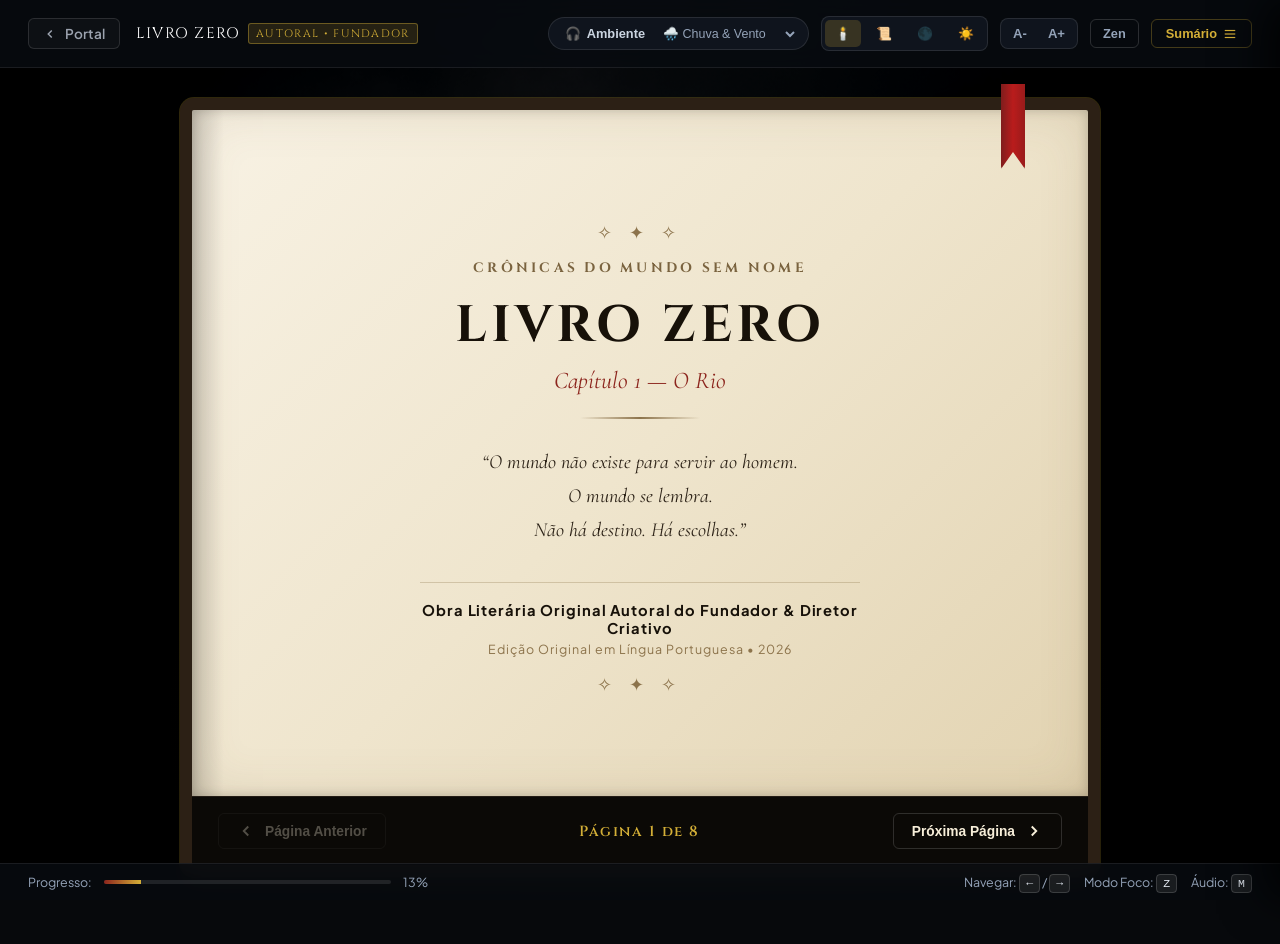
==== web/livro.html @ f8a0f4cb "feat(reader): create dedicated immersive literary sanctuary (livro.html) with procedural audio and a" ====
<!DOCTYPE html>
<html lang="pt-BR">
<head>
  <meta charset="UTF-8">
  <meta name="viewport" content="width=device-width, initial-scale=1.0">
  <title>Livro Zero: Capítulo 1 — O Rio | Leitor Imersivo</title>
  
  <!-- SEO & Social Meta -->
  <meta name="description" content="Leia o Capítulo 1 — O Rio do Livro Zero em um leitor literário imersivo com som ambiente de montanha e modos de leitura.">
  <meta property="og:title" content="Livro Zero: Capítulo 1 — O Rio | Experiência Literária Imersiva">
  <meta property="og:image" content="assets/concept/09-scandinavian-river-frontier.jpg">

  <!-- Google Fonts: Cinzel, Cormorant Garamond & Plus Jakarta Sans -->
  <link rel="preconnect" href="https://fonts.googleapis.com">
  <link rel="preconnect" href="https://fonts.gstatic.com" crossorigin>
  <link href="https://fonts.googleapis.com/css2?family=Cinzel:wght@500;600;700;800&family=Cormorant+Garamond:ital,wght@0,400;0,500;0,600;0,700;1,400;1,600&family=Plus+Jakarta+Sans:wght@400;500;600;700&display=swap" rel="stylesheet">

  <style>
    /* ==========================================================================
       IMMERSIVE READER — SANCTUARY OF LIVING LITERATURE
       ========================================================================== */
    :root {
      --gold: #d4af37;
      --gold-light: #f7eed9;
      --gold-dim: rgba(212, 175, 55, 0.4);
      --crimson: #8c251d;
      
      /* Theme: Fogueira (Default) */
      --bg-ambient: #07090c;
      --tome-leather: #16110b;
      --tome-border: #2c2015;
      --paper-bg: linear-gradient(135deg, #f8f2e4 0%, #efe5cd 50%, #e2d3b1 100%);
      --paper-text: #2c2217;
      --paper-heading: #171109;
      --paper-quote-border: #8c251d;
      --paper-shadow: rgba(0, 0, 0, 0.55);
      --font-reading-size: 1.08rem;
    }

    /* Pergaminho Real Theme */
    body.theme-pergaminho {
      --bg-ambient: #111418;
      --tome-leather: #201812;
      --tome-border: #3d2f23;
      --paper-bg: linear-gradient(135deg, #fffdf8 0%, #f7f1e1 50%, #eee4ca 100%);
      --paper-text: #241c14;
      --paper-heading: #1a120b;
      --paper-quote-border: #9b7238;
      --paper-shadow: rgba(0, 0, 0, 0.45);
    }

    /* Noite Sem Estrelas (Dark OLED Mode) */
    body.theme-noite {
      --bg-ambient: #020305;
      --tome-leather: #0b0e13;
      --tome-border: #18202b;
      --paper-bg: linear-gradient(135deg, #10151d 0%, #0d1219 50%, #090c10 100%);
      --paper-text: #d8dee9;
      --paper-heading: #f3f4f6;
      --paper-quote-border: #d4af37;
      --paper-shadow: rgba(0, 0, 0, 0.85);
    }

    /* Luz da Manhã (Editorial Clean) */
    body.theme-luz {
      --bg-ambient: #e5e7eb;
      --tome-leather: #374151;
      --tome-border: #4b5563;
      --paper-bg: #fafaf9;
      --paper-text: #1f2937;
      --paper-heading: #111827;
      --paper-quote-border: #b91c1c;
      --paper-shadow: rgba(0, 0, 0, 0.25);
    }

    * {
      box-sizing: border-box;
      margin: 0;
      padding: 0;
    }

    html, body {
      width: 100%;
      height: 100%;
      overflow-x: hidden;
      font-family: 'Plus Jakarta Sans', sans-serif;
      background-color: var(--bg-ambient);
      color: #f3f4f6;
      transition: background-color 0.4s ease;
    }

    /* Ambient Backdrop with Atmospheric Mist */
    .ambient-backdrop {
      position: fixed;
      top: 0;
      left: 0;
      width: 100%;
      height: 100%;
      background: radial-gradient(circle at 50% 20%, rgba(20, 28, 38, 0.6) 0%, rgba(5, 7, 10, 0.95) 100%),
                  url('assets/concept/09-scandinavian-river-frontier.jpg') center/cover no-repeat;
      filter: brightness(0.28) contrast(1.15) saturate(0.85);
      z-index: 0;
      pointer-events: none;
      transition: filter 0.5s ease;
    }

    body.theme-noite .ambient-backdrop {
      filter: brightness(0.12) contrast(1.2);
    }

    body.theme-luz .ambient-backdrop {
      display: none;
    }

    /* Subtle Floating Ember / Fog Particles Container */
    .ambient-fog {
      position: fixed;
      top: 0;
      left: 0;
      width: 100%;
      height: 100%;
      z-index: 1;
      pointer-events: none;
      background: radial-gradient(circle at 50% 80%, rgba(212, 175, 55, 0.03) 0%, transparent 60%);
    }

    /* App Container */
    .reader-app {
      position: relative;
      z-index: 2;
      min-height: 100vh;
      display: flex;
      flex-direction: column;
      justify-content: space-between;
    }

    /* Top Control Bar */
    .reader-header {
      display: flex;
      justify-content: space-between;
      align-items: center;
      padding: 16px 28px;
      background: rgba(8, 11, 16, 0.82);
      backdrop-filter: blur(14px);
      border-bottom: 1px solid rgba(255, 255, 255, 0.08);
      position: sticky;
      top: 0;
      z-index: 100;
      transition: transform 0.3s ease, opacity 0.3s ease;
    }

    .zen-mode .reader-header {
      transform: translateY(-100%);
      opacity: 0;
      pointer-events: none;
    }

    .zen-mode .reader-footer {
      transform: translateY(100%);
      opacity: 0;
      pointer-events: none;
    }

    .header-left {
      display: flex;
      align-items: center;
      gap: 16px;
    }

    .btn-back-portal {
      display: inline-flex;
      align-items: center;
      gap: 8px;
      color: #9ca3af;
      text-decoration: none;
      font-size: 0.85rem;
      font-weight: 600;
      padding: 6px 14px;
      border: 1px solid rgba(255, 255, 255, 0.12);
      border-radius: 6px;
      transition: all 0.2s ease;
      background: rgba(255, 255, 255, 0.03);
    }

    .btn-back-portal:hover {
      color: var(--gold);
      border-color: var(--gold);
      background: rgba(212, 175, 55, 0.1);
    }

    .book-meta-title {
      font-family: 'Cinzel', serif;
      font-size: 0.95rem;
      letter-spacing: 0.08em;
      color: #ffffff;
      display: flex;
      align-items: center;
      gap: 8px;
    }

    .book-meta-badge {
      font-size: 0.68rem;
      letter-spacing: 0.12em;
      color: var(--gold);
      background: rgba(212, 175, 55, 0.15);
      border: 1px solid var(--gold-dim);
      padding: 2px 7px;
      border-radius: 3px;
    }

    .header-right {
      display: flex;
      align-items: center;
      gap: 12px;
    }

    /* Ambient Audio Controls */
    .audio-control-group {
      display: flex;
      align-items: center;
      gap: 8px;
      background: rgba(18, 24, 34, 0.8);
      border: 1px solid rgba(255, 255, 255, 0.1);
      padding: 4px 10px;
      border-radius: 20px;
    }

    .audio-btn {
      background: transparent;
      border: none;
      color: #cbd5e1;
      cursor: pointer;
      display: flex;
      align-items: center;
      gap: 6px;
      font-size: 0.8rem;
      font-weight: 600;
      padding: 4px 6px;
      border-radius: 4px;
      transition: color 0.2s;
    }

    .audio-btn:hover {
      color: var(--gold);
    }

    .audio-btn.playing {
      color: #10b981;
    }

    .audio-btn.playing .audio-icon {
      animation: pulseSound 1.5s infinite;
    }

    @keyframes pulseSound {
      0%, 100% { transform: scale(1); }
      50% { transform: scale(1.15); }
    }

    .audio-preset-select {
      background: transparent;
      border: none;
      color: #94a3b8;
      font-size: 0.78rem;
      outline: none;
      cursor: pointer;
    }

    .audio-preset-select option {
      background: #0f172a;
      color: #f1f5f9;
    }

    /* Theme Dropdown / Buttons */
    .theme-buttons-group {
      display: flex;
      gap: 5px;
      background: rgba(18, 24, 34, 0.8);
      border: 1px solid rgba(255, 255, 255, 0.1);
      padding: 3px;
      border-radius: 8px;
    }

    .btn-theme {
      background: transparent;
      border: none;
      padding: 6px 10px;
      border-radius: 5px;
      font-size: 0.8rem;
      cursor: pointer;
      color: #94a3b8;
      transition: all 0.2s ease;
    }

    .btn-theme.active, .btn-theme:hover {
      background: rgba(212, 175, 55, 0.2);
      color: #ffffff;
    }

    /* Font Size Controls */
    .font-size-group {
      display: flex;
      gap: 3px;
      background: rgba(18, 24, 34, 0.8);
      border: 1px solid rgba(255, 255, 255, 0.1);
      padding: 3px;
      border-radius: 8px;
    }

    .btn-font-size {
      background: transparent;
      border: none;
      color: #94a3b8;
      font-weight: 700;
      padding: 4px 9px;
      border-radius: 4px;
      cursor: pointer;
      font-size: 0.82rem;
      transition: all 0.2s;
    }

    .btn-font-size:hover {
      color: var(--gold);
      background: rgba(255, 255, 255, 0.05);
    }

    /* Zen Mode Toggle */
    .btn-zen {
      display: inline-flex;
      align-items: center;
      gap: 5px;
      background: transparent;
      border: 1px solid rgba(255, 255, 255, 0.15);
      color: #94a3b8;
      padding: 6px 12px;
      border-radius: 6px;
      font-size: 0.8rem;
      font-weight: 600;
      cursor: pointer;
      transition: all 0.2s;
    }

    .btn-zen:hover {
      color: var(--gold);
      border-color: var(--gold);
    }

    /* Main Stage */
    .reader-main-stage {
      flex: 1;
      display: flex;
      justify-content: center;
      align-items: center;
      padding: 30px 20px;
    }

    /* Book Tome Stage Container */
    .book-sanctuary {
      position: relative;
      width: 100%;
      max-width: 920px;
      perspective: 1200px;
    }

    /* Real Ribbon Bookmark */
    .sanctuary-ribbon {
      position: absolute;
      top: -14px;
      right: 75px;
      width: 24px;
      height: 85px;
      background: linear-gradient(to right, #7f1d1d, #b91c1c, #991b1b);
      border-radius: 0 0 3px 3px;
      box-shadow: 2px 5px 15px rgba(0, 0, 0, 0.7);
      z-index: 20;
      clip-path: polygon(0 0, 100% 0, 100% 100%, 50% 80%, 0 100%);
      transition: transform 0.3s ease;
    }

    .sanctuary-ribbon:hover {
      transform: translateY(4px);
    }

    /* The Realistic Tome */
    .book-leather-tome {
      position: relative;
      background: var(--tome-leather);
      border: 12px solid var(--tome-border);
      border-radius: 14px;
      box-shadow: 0 30px 70px var(--paper-shadow), 0 0 0 1px rgba(212, 175, 55, 0.25);
      overflow: hidden;
      transition: all 0.4s ease;
    }

    /* Paper Spread Interior */
    .parchment-sheet {
      background: var(--paper-bg);
      color: var(--paper-text);
      padding: 55px 65px 45px 65px;
      min-height: 560px;
      display: flex;
      flex-direction: column;
      justify-content: space-between;
      position: relative;
      box-shadow: inset 0 0 50px rgba(120, 95, 55, 0.16), inset 0 0 12px rgba(0, 0, 0, 0.2);
    }

    /* Spine Fold Effect */
    .parchment-sheet::before {
      content: '';
      position: absolute;
      top: 0;
      left: 0;
      width: 32px;
      height: 100%;
      background: linear-gradient(to right, rgba(0, 0, 0, 0.16), transparent);
      pointer-events: none;
    }

    /* Page Switch Visibility */
    .story-page {
      display: none;
      opacity: 0;
      transform: translateY(8px);
      transition: opacity 0.35s ease, transform 0.35s ease;
    }

    .story-page.active {
      display: block;
      opacity: 1;
      transform: translateY(0);
    }

    /* Header Strip on each page */
    .page-head-strip {
      display: flex;
      justify-content: space-between;
      align-items: center;
      font-size: 0.72rem;
      letter-spacing: 0.16em;
      font-weight: 700;
      color: #8c734b;
      border-bottom: 1px solid rgba(140, 115, 75, 0.28);
      padding-bottom: 8px;
      margin-bottom: 24px;
      font-family: 'Cinzel', serif;
    }

    body.theme-noite .page-head-strip {
      color: var(--gold);
      border-color: rgba(212, 175, 55, 0.25);
    }

    .story-page-title {
      font-family: 'Cinzel', serif;
      font-size: 1.85rem;
      color: var(--paper-heading);
      letter-spacing: 0.04em;
      margin-bottom: 22px;
      text-align: left;
    }

    /* Body Text Styling */
    .story-prose {
      font-family: 'Cormorant Garamond', Georgia, serif;
      font-size: var(--font-reading-size);
      line-height: 1.85;
      text-align: left;
    }

    .story-prose p {
      margin-bottom: 18px;
    }

    /* Drop Cap */
    .story-prose .drop-cap::first-letter {
      float: left;
      font-family: 'Cinzel', serif;
      font-size: 3.8rem;
      line-height: 0.8;
      padding-top: 4px;
      padding-right: 12px;
      padding-bottom: 2px;
      color: var(--crimson);
      font-weight: 700;
    }

    body.theme-noite .story-prose .drop-cap::first-letter {
      color: var(--gold);
    }

    /* Pull Quotes / Dialogue Quotes */
    .story-blockquote {
      margin: 24px 0;
      padding: 14px 22px;
      border-left: 3px solid var(--paper-quote-border);
      background: rgba(140, 115, 75, 0.08);
      font-style: italic;
      font-size: calc(var(--font-reading-size) * 1.05);
      color: var(--paper-heading);
      border-radius: 0 4px 4px 0;
    }

    .page-footer-index {
      text-align: center;
      font-size: 0.82rem;
      font-family: 'Cinzel', serif;
      color: #8c734b;
      margin-top: 30px;
      letter-spacing: 0.12em;
    }

    /* Cover Styling */
    .page-cover {
      text-align: center;
      display: flex;
      flex-direction: column;
      align-items: center;
      justify-content: center;
      padding: 40px 20px;
      min-height: 480px;
    }

    .cover-ornament {
      font-size: 1.1rem;
      color: #8c734b;
      letter-spacing: 0.4em;
      margin: 16px 0;
    }

    body.theme-noite .cover-ornament {
      color: var(--gold);
    }

    .cover-eyebrow {
      font-family: 'Cinzel', serif;
      font-size: 0.85rem;
      letter-spacing: 0.24em;
      font-weight: 700;
      color: #7a633f;
      margin-bottom: 14px;
    }

    body.theme-noite .cover-eyebrow {
      color: #a3895e;
    }

    .cover-main-title {
      font-family: 'Cinzel', serif;
      font-size: 3.2rem;
      color: var(--paper-heading);
      letter-spacing: 0.08em;
      margin-bottom: 6px;
    }

    .cover-subtitle {
      font-family: 'Cormorant Garamond', Georgia, serif;
      font-size: 1.5rem;
      color: var(--crimson);
      font-style: italic;
      margin-bottom: 22px;
    }

    body.theme-noite .cover-subtitle {
      color: var(--gold);
    }

    .cover-divider {
      width: 120px;
      height: 2px;
      background: linear-gradient(to right, transparent, #8c734b, transparent);
      margin-bottom: 26px;
    }

    .cover-quote {
      font-family: 'Cormorant Garamond', Georgia, serif;
      font-style: italic;
      font-size: 1.25rem;
      line-height: 1.7;
      color: var(--paper-text);
      max-width: 520px;
      margin-bottom: 35px;
    }

    .cover-footer {
      border-top: 1px solid rgba(140, 115, 75, 0.3);
      padding-top: 18px;
      width: 100%;
      max-width: 440px;
    }

    .cover-author {
      font-size: 0.92rem;
      font-weight: 700;
      color: var(--paper-heading);
      letter-spacing: 0.06em;
    }

    .cover-era {
      font-size: 0.78rem;
      color: #8c734b;
      margin-top: 4px;
      letter-spacing: 0.08em;
    }

    /* Navigation Arrows & Controls Bar */
    .tome-controls {
      display: flex;
      align-items: center;
      justify-content: space-between;
      padding: 16px 26px;
      background: #0b0906;
      border-top: 1px solid #231c15;
    }

    body.theme-noite .tome-controls {
      background: #06090e;
      border-color: #161e2a;
    }

    body.theme-luz .tome-controls {
      background: #e5e7eb;
      border-color: #d1d5db;
    }

    .btn-nav-page {
      display: inline-flex;
      align-items: center;
      gap: 10px;
      background: transparent;
      border: 1px solid rgba(255, 255, 255, 0.15);
      border-radius: 6px;
      color: var(--gold-light);
      font-size: 0.86rem;
      font-weight: 600;
      padding: 8px 18px;
      cursor: pointer;
      transition: all 0.2s ease;
    }

    body.theme-luz .btn-nav-page {
      color: #1f2937;
      border-color: #9ca3af;
    }

    .btn-nav-page:hover:not(:disabled) {
      background: rgba(212, 175, 55, 0.18);
      border-color: var(--gold);
      color: #ffffff;
      transform: translateX(0);
    }

    .btn-nav-page:disabled {
      opacity: 0.3;
      cursor: not-allowed;
    }

    .page-indicator-badge {
      font-family: 'Cinzel', serif;
      font-size: 0.92rem;
      color: var(--gold);
      letter-spacing: 0.1em;
      font-weight: 600;
    }

    /* Chapter Quick Drawer / TOC Button */
    .btn-drawer-toggle {
      display: inline-flex;
      align-items: center;
      gap: 6px;
      background: transparent;
      border: 1px solid rgba(212, 175, 55, 0.3);
      color: var(--gold);
      padding: 6px 14px;
      border-radius: 6px;
      font-size: 0.8rem;
      font-weight: 600;
      cursor: pointer;
      transition: all 0.2s;
    }

    .btn-drawer-toggle:hover {
      background: rgba(212, 175, 55, 0.15);
    }

    /* Sliding Drawer for Table of Contents */
    .toc-drawer {
      position: fixed;
      top: 0;
      right: 0;
      width: 340px;
      height: 100%;
      background: rgba(12, 16, 22, 0.96);
      backdrop-filter: blur(18px);
      border-left: 1px solid rgba(212, 175, 55, 0.25);
      box-shadow: -15px 0 40px rgba(0, 0, 0, 0.8);
      z-index: 200;
      transform: translateX(100%);
      transition: transform 0.35s cubic-bezier(0.16, 1, 0.3, 1);
      display: flex;
      flex-direction: column;
      padding: 28px 24px;
    }

    .toc-drawer.open {
      transform: translateX(0);
    }

    .toc-drawer-header {
      display: flex;
      justify-content: space-between;
      align-items: center;
      margin-bottom: 24px;
      padding-bottom: 14px;
      border-bottom: 1px solid rgba(255, 255, 255, 0.1);
    }

    .toc-drawer-title {
      font-family: 'Cinzel', serif;
      font-size: 1.1rem;
      color: var(--gold);
      letter-spacing: 0.08em;
    }

    .btn-close-drawer {
      background: transparent;
      border: none;
      color: #9ca3af;
      font-size: 1.4rem;
      cursor: pointer;
      padding: 4px;
      line-height: 1;
    }

    .btn-close-drawer:hover {
      color: #ffffff;
    }

    .toc-list {
      list-style: none;
      display: flex;
      flex-direction: column;
      gap: 10px;
      overflow-y: auto;
      flex: 1;
    }

    .toc-item-btn {
      width: 100%;
      text-align: left;
      background: rgba(255, 255, 255, 0.03);
      border: 1px solid rgba(255, 255, 255, 0.06);
      border-radius: 6px;
      padding: 12px 14px;
      color: #cbd5e1;
      font-size: 0.88rem;
      cursor: pointer;
      display: flex;
      flex-direction: column;
      gap: 3px;
      transition: all 0.2s;
    }

    .toc-item-btn:hover, .toc-item-btn.active {
      background: rgba(212, 175, 55, 0.12);
      border-color: var(--gold);
      color: #ffffff;
    }

    .toc-item-num {
      font-size: 0.72rem;
      color: var(--gold);
      font-family: 'Cinzel', serif;
      letter-spacing: 0.1em;
    }

    /* Bottom Reading Status Bar */
    .reader-footer {
      display: flex;
      justify-content: space-between;
      align-items: center;
      padding: 10px 28px;
      background: rgba(8, 11, 16, 0.82);
      backdrop-filter: blur(14px);
      border-top: 1px solid rgba(255, 255, 255, 0.08);
      font-size: 0.78rem;
      color: #94a3b8;
      position: sticky;
      bottom: 0;
      z-index: 100;
      transition: transform 0.3s ease, opacity 0.3s ease;
    }

    .reading-progress-wrapper {
      display: flex;
      align-items: center;
      gap: 12px;
      flex: 1;
      max-width: 400px;
    }

    .progress-bar-track {
      flex: 1;
      height: 4px;
      background: rgba(255, 255, 255, 0.1);
      border-radius: 2px;
      overflow: hidden;
    }

    .progress-bar-fill {
      height: 100%;
      width: 12.5%;
      background: linear-gradient(to right, #8c251d, var(--gold));
      transition: width 0.3s ease;
    }

    .keyboard-hint {
      display: flex;
      gap: 14px;
      align-items: center;
    }

    .kbd-chip {
      background: rgba(255, 255, 255, 0.08);
      border: 1px solid rgba(255, 255, 255, 0.15);
      border-radius: 4px;
      padding: 2px 6px;
      font-size: 0.72rem;
      color: #e2e8f0;
      font-family: monospace;
    }

    /* Exit Zen Button (floating when in zen) */
    .btn-exit-zen {
      display: none;
      position: fixed;
      top: 20px;
      right: 20px;
      z-index: 300;
      background: rgba(15, 23, 42, 0.85);
      border: 1px solid var(--gold);
      color: var(--gold);
      padding: 8px 16px;
      border-radius: 20px;
      font-size: 0.8rem;
      font-weight: 600;
      cursor: pointer;
      backdrop-filter: blur(10px);
      box-shadow: 0 4px 15px rgba(0, 0, 0, 0.5);
    }

    .zen-mode .btn-exit-zen {
      display: inline-flex;
      align-items: center;
      gap: 6px;
    }

    /* Responsive adjustments */
    @media (max-width: 768px) {
      .reader-header {
        padding: 12px 16px;
      }
      .book-meta-title {
        font-size: 0.82rem;
      }
      .audio-control-group, .font-size-group, .btn-zen {
        display: none;
      }
      .parchment-sheet {
        padding: 35px 22px 30px 22px;
        min-height: 480px;
      }
      .cover-main-title {
        font-size: 2.3rem;
      }
      .story-page-title {
        font-size: 1.4rem;
      }
      .story-prose {
        font-size: 1rem;
        line-height: 1.75;
      }
      .sanctuary-ribbon {
        right: 25px;
        height: 50px;
      }
      .keyboard-hint {
        display: none;
      }
      .tome-controls {
        padding: 12px 16px;
      }
      .btn-nav-page {
        padding: 6px 12px;
        font-size: 0.8rem;
      }
    }
  </style>
</head>
<body>

  <!-- Atmospheric Background -->
  <div class="ambient-backdrop"></div>
  <div class="ambient-fog"></div>

  <!-- Exit Zen Floating Trigger -->
  <button type="button" class="btn-exit-zen" id="btnExitZen" aria-label="Sair do Modo Foco">
    <span>✕ Sair do Modo Foco (Z)</span>
  </button>

  <div class="reader-app" id="readerApp">

    <!-- Top Sticky Control Header -->
    <header class="reader-header">
      <div class="header-left">
        <a href="index.html#livros" class="btn-back-portal" title="Retornar à página principal">
          <svg width="14" height="14" viewBox="0 0 24 24" fill="none" stroke="currentColor" stroke-width="2.5"><polyline points="15 18 9 12 15 6"/></svg>
          <span>Portal</span>
        </a>
        <div class="book-meta-title">
          <span>LIVRO ZERO</span>
          <span class="book-meta-badge">AUTORAL • FUNDADOR</span>
        </div>
      </div>

      <div class="header-right">
        <!-- Ambient Soundscapes via Web Audio API -->
        <div class="audio-control-group">
          <button type="button" id="btnAudioToggle" class="audio-btn" aria-label="Alternar Som Ambiente">
            <span class="audio-icon">🎧</span>
            <span id="audioStateText">Ambiente</span>
          </button>
          <select id="audioPresetSelect" class="audio-preset-select" aria-label="Selecione o Som Ambiente">
            <option value="rain">🌧️ Chuva & Vento</option>
            <option value="river">🌊 Rio Gelado</option>
            <option value="fire">🔥 Fogueira na Noite</option>
          </select>
        </div>

        <!-- Themes -->
        <div class="theme-buttons-group">
          <button type="button" class="btn-theme active" data-theme="fogueira" title="Tema Fogueira">🕯️</button>
          <button type="button" class="btn-theme" data-theme="pergaminho" title="Tema Pergaminho">📜</button>
          <button type="button" class="btn-theme" data-theme="noite" title="Tema Noite OLED">🌑</button>
          <button type="button" class="btn-theme" data-theme="luz" title="Tema Luz da Manhã">☀️</button>
        </div>

        <!-- Typography Size -->
        <div class="font-size-group">
          <button type="button" id="btnFontDec" class="btn-font-size" title="Diminuir Fonte">A-</button>
          <button type="button" id="btnFontInc" class="btn-font-size" title="Aumentar Fonte">A+</button>
        </div>

        <!-- Zen / Focus Mode -->
        <button type="button" id="btnZenToggle" class="btn-zen" title="Modo Foco / Zen (Tecla Z)">
          <span>Zen</span>
        </button>

        <!-- Table of Contents Toggle -->
        <button type="button" id="btnOpenToc" class="btn-drawer-toggle" aria-label="Abrir Sumário">
          <span>Sumário</span>
          <svg width="14" height="14" viewBox="0 0 24 24" fill="none" stroke="currentColor" stroke-width="2"><line x1="3" y1="12" x2="21" y2="12"/><line x1="3" y1="6" x2="21" y2="6"/><line x1="3" y1="18" x2="21" y2="18"/></svg>
        </button>
      </div>
    </header>

    <!-- Main Tome Stage -->
    <main class="reader-main-stage">
      <div class="book-sanctuary">
        <!-- Physical Ribbon Bookmark -->
        <div class="sanctuary-ribbon" title="Marcador de Página"></div>

        <div class="book-leather-tome" id="bookLeatherTome">
          <div class="parchment-sheet" id="parchmentSheet">

            <!-- ============================================================
                 PÁGINA 0: CAPA DO MANUSCRITO
                 ============================================================ -->
            <article class="story-page active" data-index="0" data-title="Capa do Manuscrito">
              <div class="page-cover">
                <div class="cover-ornament top">✧ ✦ ✧</div>
                <div class="cover-eyebrow">CRÔNICAS DO MUNDO SEM NOME</div>
                <h1 class="cover-main-title">LIVRO ZERO</h1>
                <div class="cover-subtitle">Capítulo 1 — O Rio</div>
                <div class="cover-divider"></div>
                <p class="cover-quote">
                  “O mundo não existe para servir ao homem.<br>
                  O mundo se lembra.<br>
                  Não há destino. Há escolhas.”
                </p>
                <div class="cover-footer">
                  <div class="cover-author">Obra Literária Original Autoral do Fundador & Diretor Criativo</div>
                  <div class="cover-era">Edição Original em Língua Portuguesa • 2026</div>
                </div>
                <div class="cover-ornament bottom">✧ ✦ ✧</div>
              </div>
            </article>

            <!-- ============================================================
                 PÁGINA 1: ATO I — A RODA E A LAMA
                 ============================================================ -->
            <article class="story-page" data-index="1" data-title="I. A Roda e a Lama">
              <div class="page-head-strip">
                <span>CAPÍTULO 1</span>
                <span>PARTE I: A ESTRADA DE PINHEIROS</span>
              </div>
              <h2 class="story-page-title">A Roda e a Lama</h2>
              <div class="story-prose">
                <p class="drop-cap">A roda da carroça afundou outra vez. Tomás ouviu o estalo da madeira antes mesmo de sentir o veículo inclinar.</p>
                <p>— Para! Para!</p>
                <p>Puxou as rédeas com força. O cavalo já tinha parado por conta própria. Estava cansado demais para discutir com qualquer homem. Tomás desceu e afundou a bota na lama até quase o tornozelo.</p>
                <p>— Ótimo.</p>
                <p>Helena abriu a lona atrás dele.</p>
                <p>— Quebrou?<br>
                — Ainda não.<br>
                — Isso quer dizer que vai quebrar?</p>
                <p>Ele olhou para a roda.</p>
                <p>— Quer dizer que ainda não quebrou.</p>
                <p>Ela fez uma cara que dizia que aquela resposta não ajudava em nada. Daniel apareceu atrás da mãe.</p>
                <p>— Posso descer?<br>
                — Não.<br>
                — Pai?<br>
                — Sua mãe já respondeu.<br>
                — Mas eu posso ajudar.</p>
                <p>Tomás se abaixou junto à roda.</p>
                <p>— Então fica aí em cima e não faz a Clara acordar.</p>
                <p>Daniel bufou alguma coisa que ninguém entendeu. Tomás enfiou as duas mãos debaixo da madeira e tentou levantar a carroça. Nada. A lama sugava a roda. Ele tentou de novo. Dessa vez ouviu passos atrás de si.</p>
                <p>— Você está ficando velho.</p>
                <p>Tomás nem precisou olhar.</p>
                <p>— E você continua falando demais.</p>
                <p>Elias largou uma mochila na beira da estrada e se aproximou.</p>
                <p>— Se eu não falasse, você passaria o dia inteiro ouvindo só sua própria reclamação.<br>
                — Eu estava muito bem sozinho.<br>
                — Estava, sim. Dá para ver.</p>
                <p>Elias se abaixou ao lado dele. Os dois empurraram. A roda saiu da lama com um som grosso, quase como alguma coisa sendo arrancada do chão. O cavalo deu dois passos. Tomás cambaleou para frente. Elias começou a rir.</p>
                <p>— Continua rindo.<br>
                — Vou.<br>
                — Quando for sua carroça, eu fico olhando.<br>
                — A minha está ali atrás. Com três sacos a mais porque você resolveu que precisava trazer metade da oficina.</p>
                <p>Tomás limpou as mãos na calça.</p>
                <p>— Ferramenta não nasce em árvore.<br>
                — Ainda.<br>
                — O quê?<br>
                — Nada.</p>
              </div>
              <div class="page-footer-index">Página 1</div>
            </article>

            <!-- ============================================================
                 PÁGINA 2: ATO II — O SOM DAS ÁGUAS
                 ============================================================ -->
            <article class="story-page" data-index="2" data-title="II. O Som do Rio">
              <div class="page-head-strip">
                <span>CAPÍTULO 1</span>
                <span>PARTE II: O RUIDO NAS ÁRVORES</span>
              </div>
              <h2 class="story-page-title">O Som Chegou Antes da Água</h2>
              <div class="story-prose">
                <p class="drop-cap">Elias pegou a mochila. Tinha pouco mais de quarenta anos, barba curta já começando a clarear no queixo e aquele jeito de andar como se nunca estivesse realmente com pressa, mesmo quando todos os outros estavam.</p>
                <p>A esposa dele, Marta, vinha algumas carroças atrás com os dois filhos. Samuel, o mais velho, tinha praticamente a mesma idade de Daniel. Os dois brigavam por qualquer coisa e cinco minutos depois estavam juntos de novo. A menina, Ruth, tinha seis anos e seguia Elias para todo lado quando ele deixava.</p>
                <p>— Tem alguma coisa na frente — disse Elias.</p>
                <p>Tomás olhou estrada acima. A fila tinha parado. Não era incomum. Nos últimos dias, qualquer árvore caída, roda quebrada ou animal manco era suficiente para prender vinte carroças no mesmo lugar.</p>
                <p>— Quanto falta?<br>
                — Para?<br>
                — Para seja lá o que está segurando todo mundo.</p>
                <p>Elias apontou para a mata.</p>
                <p>— Uns trezentos metros.</p>
                <p>Tomás olhou para o céu. A chuva tinha diminuído, mas não parado. Já não lembrava da última vez que tinha colocado uma roupa seca.</p>
                <p>— Vamos ver.</p>
                <p>Helena ouviu.</p>
                <p>— Tomás.<br>
                — O quê?<br>
                — Não demora.<br>
                — Não vou.</p>
                <p>Ela olhou para Elias.</p>
                <p>— E não deixa ele fazer besteira.</p>
                <p>Elias abriu os braços.</p>
                <p>— Por que sempre eu?<br>
                — Porque ele escuta você.</p>
                <p>Tomás riu.</p>
                <p>— Isso é mentira.<br>
                — Eu sei.</p>
                <p>Helena fechou a lona. Elias ficou olhando.</p>
                <p>— Sua mulher gosta mais de mim.<br>
                — Continua falando.</p>
                <p>Seguiram a pé. A chuva tinha deixado a estrada quase irreconhecível. O caminho entre os pinheiros virara um corredor de lama, pedras soltas e marcas profundas de rodas. Quando chegaram perto das primeiras carroças, viram gente descendo. Homens se juntavam mais adiante. Ninguém gritava. Isso preocupou Tomás mais do que se estivessem gritando.</p>
                <p>— O que houve? — perguntou a um rapaz que vinha na direção deles.</p>
                <p>O rapaz passou a mão pelo cabelo molhado.</p>
                <p>— Rio.<br>
                — E?<br>
                — Vai olhar.</p>
              </div>
              <div class="page-footer-index">Página 2</div>
            </article>

            <!-- ============================================================
                 PÁGINA 3: ATO III — A LINHA DO MAPA
                 ============================================================ -->
            <article class="story-page" data-index="3" data-title="III. A Linha do Mapa">
              <div class="page-head-strip">
                <span>CAPÍTULO 1</span>
                <span>PARTE III: A LINHA DO MAPA</span>
              </div>
              <h2 class="story-page-title">A Linha do Mapa</h2>
              <div class="story-prose">
                <p class="drop-cap">Tomás e Elias continuaram. O som apareceu antes da água. Um barulho grave, contínuo, escondido atrás das árvores. Elias diminuiu o passo. Tomás percebeu.</p>
                <p>— Já está com medo?<br>
                — De água que faz esse barulho? Estou.<br>
                — Você nada.<br>
                — É exatamente por isso.</p>
                <p>Saíram da mata. O rio ocupava quase todo o vale estreito diante deles. Nos mapas, era apenas uma linha. Ali, parecia outra coisa.</p>
                <p>A água vinha rápida, escura, inchada pelas chuvas nas montanhas. Batia em pedras enormes, quebrava em espuma, passava por cima de troncos que tinham sido arrancados de algum lugar rio acima. Do outro lado, a floresta subia pela encosta. Nada ali parecia impossível. Mas também nada parecia fácil.</p>
                <p>Silas estava junto da margem com outros homens. Tomás se aproximou.</p>
                <p>— É aqui?</p>
                <p>Silas assentiu. Era um homem grande, mais largo que alto, com mãos que pareciam feitas para segurar madeira.</p>
                <p>— O caminho continua do outro lado.<br>
                — Quem decidiu isso?<br>
                — O mapa.<br>
                — Então o mapa pode atravessar primeiro.</p>
                <p>Elias deu uma risada curta. Silas não.</p>
                <p>— Encontramos um trecho mais raso uns duzentos metros acima.<br>
                — Quanto?<br>
                Silas levantou a mão na altura da cintura.<br>
                — Sua cintura ou a minha?<br>
                — Mais ou menos.<br>
                — Isso não é profundidade.<br>
                — Eu sei.</p>
                <p>Elias deixou a mochila no chão.</p>
                <p>— Vou ver.</p>
                <p>Tomás segurou o braço dele.</p>
                <p>— Não vai sozinho.<br>
                — Não vou atravessar. Só olhar.<br>
                — Você acabou de dizer que estava com medo.<br>
                — Estou. Por isso vou olhar.</p>
                <p>Silas apontou para dois homens: “Levem corda.” Foram os quatro. Tomás ficou. Observou Elias caminhar pela margem até desaparecer atrás das árvores. Só então percebeu Daniel vindo na direção dele.</p>
                <p>— Eu mandei você ficar na carroça.<br>
                — A mãe deixou.</p>
                <p>Helena levantou a mão de longe, como se confirmasse.</p>
                <p>— Fica longe da água.<br>
                — Eu sei.<br>
                — Daniel.<br>
                — O quê?<br>
                — Você fala demais quando está nervoso.<br>
                — Eu não estou nervoso.<br>
                — Está bom.</p>
              </div>
              <div class="page-footer-index">Página 3</div>
            </article>

            <!-- ============================================================
                 PÁGINA 4: ATO IV — A CORDA DE MARGEM A MARGEM
                 ============================================================ -->
            <article class="story-page" data-index="4" data-title="IV. A Corda Esticada">
              <div class="page-head-strip">
                <span>CAPÍTULO 1</span>
                <span>PARTE IV: DE MARGEM A MARGEM</span>
              </div>
              <h2 class="story-page-title">A Corda Esticada</h2>
              <div class="story-prose">
                <p class="drop-cap">Elias voltou quase meia hora depois. Estava molhado até a cintura.</p>
                <p>— Entrou?<br>
                — Um pouco.<br>
                — Você disse que só ia olhar.<br>
                — Olhei de dentro.</p>
                <p>Silas se aproximou. Elias pegou a corda das mãos de um dos homens.</p>
                <p>— Dá para atravessar gente. Carroça, não desse jeito. Tem uma faixa de pedras mais acima. A corrente é forte, mas o fundo é melhor. Vamos amarrar uma corda de margem a margem. Crianças e mulheres primeiro. Pouca carga.</p>
                <p>Jonas, um homem mais velho, balançou a cabeça: “Estamos há semanas andando. Não podemos perder tudo agora.”</p>
                <p>— Então não vamos correr — respondeu Elias com calma. — Vamos fazer direito.</p>
                <p>A primeira travessia foi dele. Tirou o casaco, amarrou a corda na cintura e entrou. A água chegou aos joelhos, depois às coxas. Na metade do rio, bateu acima da cintura. Ele parou, firmou o pé, esperou. Não caminhava reto: ia de lado, cedendo um pouco para a corrente e depois recuperando.</p>
                <blockquote class="story-blockquote">“Se tentar brigar com a água, perde.”</blockquote>
                <p>Do outro lado, Elias alcançou uma pedra maior, subiu e amarrou a corda firme em uma árvore antiga. Silas prendeu a outra ponta. Puxaram até a linha esticar tensa sobre a correnteza.</p>
                <p>— Funciona — disse Elias ao retornar segurando nela. Tomás entregou o casaco. “É seguro?” Elias vestiu o casaco molhado: “Não. Mas dá para atravessar.”</p>
                <p>As primeiras famílias passaram devagar, uma pessoa de cada vez. Helena atravessou com Clara nos braços. Tomás segurou Daniel. A água estava congelante. No trecho mais fundo, Daniel perdeu o apoio por um instante, mas Tomás segurou firme em sua gola. Chegaram ao outro lado em segurança.</p>
                <p>Helena ajeitou o casaco do marido: “Só não inventa coragem onde não precisa.” Tomás sorriu: “Faz todo dia.” Ele beijou a testa dela e voltou para a água.</p>
              </div>
              <div class="page-footer-index">Página 4</div>
            </article>

            <!-- ============================================================
                 PÁGINA 5: ATO V — O RESGATE DE NOAH
                 ============================================================ -->
            <article class="story-page" data-index="5" data-title="V. O Resgate de Noah">
              <div class="page-head-strip">
                <span>CAPÍTULO 1</span>
                <span>PARTE V: O MENINO NA CORRENTEZA</span>
              </div>
              <h2 class="story-page-title">O Mergulho de Elias</h2>
              <div class="story-prose">
                <p class="drop-cap">No começo da tarde, tinham passado mais da metade das famílias. Foi quando o cavalo escorregou. Uma carroça pequena atravessava quase vazia; o animal pisou em falso e a madeira virou. Dois homens correram. Um deles soltou a corda principal por meros segundos. Foi o suficiente.</p>
                <p>A mãe de Noah atravessava logo atrás. O menino de oito anos perdeu o equilíbrio. A correnteza impiedosa levou as pernas dele. A mãe segurou a manga por um instante e perdeu.</p>
                <p>— Noah! — gritou Silas, paralisado de pavor.</p>
                <p>Elias já estava correndo. Jogou o casaco no chão. Tomás gritou: “Espera a corda!” Elias nem olhou. Correu pela margem para ganhar distância e se jogou de lado, deixando a corrente levá-lo com velocidade assustadora.</p>
                <p>Noah submergiu. Elias mergulhou. Por longos segundos de agonia, ninguém viu nenhum dos dois na água turva.</p>
                <p>Então Elias emergiu, com o braço firme em volta do peito de Noah. A água os arrastava em direção às pedras pontiagudas. Elias conseguiu agarrar as raízes grossas de uma árvore curva na margem.</p>
                <p>— CORDA! — rugiu ele, escorregando.</p>
                <p>Tomás correu e arremessou a linha com precisão. Elias prendeu o braço. Puxaram primeiro o menino, depois o homem exausto. Noah caiu na lama, imóvel. A mãe se jogou ao lado dele em prantos.</p>
                <p>Elias se arrastou de joelhos, virou a criança e pressionou as costas com força. Noah tossiu água. Uma vez, duas. Respirou. Silas caiu de joelhos e abraçou o ombro de Elias sem conseguir articular palavras.</p>
                <p>Tomás aproximou-se do amigo ensopado e trêmulo: “Você é um idiota. Podia ter ido junto.” Elias passou a mão no rosto: “Podia... Mas prova que eu ainda sei nadar.”</p>
              </div>
              <div class="page-footer-index">Página 5</div>
            </article>

            <!-- ============================================================
                 PÁGINA 6: ATO VI — A FÚRIA DA ENXURRADA
                 ============================================================ -->
            <article class="story-page" data-index="6" data-title="VI. A Tromba d'Água">
              <div class="page-head-strip">
                <span>CAPÍTULO 1</span>
                <span>PARTE VI: A ENXURRADA DAS MONTANHAS</span>
              </div>
              <h2 class="story-page-title">A Fúria das Águas</h2>
              <div class="story-prose">
                <p class="drop-cap">A chuva engrossou com violência. A água já cobria as pedras de apoio. Marta, Ruth e Samuel atravessaram com segurança. Elias recusou-se a ir: “Cinco minutos. Ainda tem gente deste lado.”</p>
                <p>A penúltima carroça entrou no leito com ferramentas e dois barris. De repente, um estalo ecoou do vale alto. Parecia uma floresta inteira despencando. Elias olhou para cima do rio. Seu rosto mudou.</p>
                <p>— Saiam da água. SAIAM DA ÁGUA!</p>
                <p>A enxurrada desceu com violência incalculável. Uma muralha escura de água trouxe troncos, folhas e pedregulhos. A carroça tombou num giro violento; um barril atingiu um homem, que afundou. Elias saltou até ele e o impulsionou contra uma pedra segura: “Segura!”</p>
                <p>Foi quando o tronco colossal veio. Arrancado pela raiz, desceu girando como aríete. Não atingiu Elias em cheio, mas a onda de choque o arremessou no vazio. Ele perdeu o chão e agarrou a corda esticada com as duas mãos.</p>
                <p>Tomás correu em desespero pela margem, puxando com outros homens: “SEGURA! NÃO SOLTA!”</p>
                <p>A correnteza brutal arrancava o corpo de Elias para baixo. A água espumava sobre seu rosto. Uma mão escorregou da fibra molhada. Ele tentou agarrar de novo, mas a segunda mão cedeu. A corrente o engoliu.</p>
                <p>Tomás largou a ponta e correu pela encosta aos berros: “ELIAS!”</p>
                <p>Elias foi jogado contra uma rocha, submergiu e reapareceu trezentos metros abaixo, lutando para manter os olhos abertos. Conseguiu se segurar momentaneamente em uma pedra. Tomás arremessou a corda com toda a força que restava nos braços. Caiu curta.</p>
                <blockquote class="story-blockquote">“Elias olhou para ele. Tomás nunca esqueceu aquele olhar. Não havia heroísmo nele. Nem calma. Era medo.”</blockquote>
                <p>A água varreu a pedra. Elias foi levado para sempre nas curvas escuras do vale.</p>
              </div>
              <div class="page-footer-index">Página 6</div>
            </article>

            <!-- ============================================================
                 PÁGINA 7: ATO VII — O SILÊNCIO DA NOITE
                 ============================================================ -->
            <article class="story-page" data-index="7" data-title="VII. O Silêncio da Noite">
              <div class="page-head-strip">
                <span>CAPÍTULO 1</span>
                <span>PARTE VII: A MARGEM OPOSTA</span>
              </div>
              <h2 class="story-page-title">O Silêncio da Noite</h2>
              <div class="story-prose">
                <p class="drop-cap">Tomás correu pela margem até a vegetação fechar o desfiladeiro. Gritou até a voz se transformar em um sussurro rasgado na garganta. Silas o alcançou na penumbra da floresta.</p>
                <p>— Tomás... Está escuro. A água está subindo.<br>
                — Ele sabe nadar! Você viu o Noah. Ele sabe nadar!<br>
                Silas apenas baixou os olhos.</p>
                <p>Procuraram até as sombras engolirem qualquer vestígio. Não acharam Elias. Nem o casaco, nem uma bota, nem sangue. Apenas o som infinito da torrente.</p>
                <p>Quando Tomás retornou ao acampamento, fogueiras débeis ardiam contra o vento frio da noite. Marta estava em pé, imóvel. Ruth dormia sob a manta de Helena. Samuel vigiava as chamas. Marta encarou Tomás:</p>
                <p>— Onde você viu ele por último?<br>
                — Talvez trezentos metros abaixo. Talvez mais.<br>
                Ela assentiu com uma firmeza dolorosa:<br>
                — Amanhã a gente procura.</p>
                <p>Helena limpou em silêncio o corte sangrento no braço de Tomás. Daniel permaneceu estático diante do fogo, encarando o rio escuro, talvez esperando que Elias surgisse entre os pinheiros, molhado e reclamando do frio.</p>
                <p>Nas sombras, a voz pequena de Samuel quebrou o silêncio:</p>
                <p>— O pai sabia onde a gente estava?<br>
                — Sabia — respondeu Marta.<br>
                — Então ele volta?<br>
                Ela cobriu o menino com a manta gasta.<br>
                — Dorme, Samuel. Dorme.</p>
                <blockquote class="story-blockquote" style="border-left: 3px solid #8c251d; font-weight: 600; margin-top: 26px; color: var(--paper-heading);">
                  Ninguém dormiu direito naquela noite.<br>
                  O rio não ficou mais baixo.<br>
                  E Elias não voltou.
                </blockquote>
              </div>
              <div class="page-footer-index">Página 7</div>
            </article>

          </div><!-- /parchment-sheet -->

          <!-- Navigation Controls Bar -->
          <footer class="tome-controls">
            <button type="button" id="btnPagePrev" class="btn-nav-page" aria-label="Página Anterior">
              <svg width="18" height="18" viewBox="0 0 24 24" fill="none" stroke="currentColor" stroke-width="2.5"><polyline points="15 18 9 12 15 6"/></svg>
              <span>Página Anterior</span>
            </button>
            <div class="page-indicator-badge" id="pageIndicatorBadge">Página 1 de 8</div>
            <button type="button" id="btnPageNext" class="btn-nav-page" aria-label="Próxima Página">
              <span>Próxima Página</span>
              <svg width="18" height="18" viewBox="0 0 24 24" fill="none" stroke="currentColor" stroke-width="2.5"><polyline points="9 18 15 12 9 6"/></svg>
            </button>
          </footer>

        </div><!-- /book-leather-tome -->
      </div><!-- /book-sanctuary -->
    </main>

    <!-- Bottom Reading Progress & Keyboard Hints -->
    <footer class="reader-footer">
      <div class="reading-progress-wrapper">
        <span>Progresso:</span>
        <div class="progress-bar-track">
          <div class="progress-bar-fill" id="progressBarFill"></div>
        </div>
        <span id="progressPercent">12%</span>
      </div>

      <div class="keyboard-hint">
        <span>Navegar: <span class="kbd-chip">←</span> / <span class="kbd-chip">→</span></span>
        <span>Modo Foco: <span class="kbd-chip">Z</span></span>
        <span>Áudio: <span class="kbd-chip">M</span></span>
      </div>
    </footer>

    <!-- Table of Contents Sliding Drawer -->
    <aside class="toc-drawer" id="tocDrawer" aria-label="Sumário de Capítulos">
      <div class="toc-drawer-header">
        <h3 class="toc-drawer-title">Sumário do Livro</h3>
        <button type="button" class="btn-close-drawer" id="btnCloseToc" aria-label="Fechar Sumário">✕</button>
      </div>
      <ul class="toc-list" id="tocList">
        <li>
          <button type="button" class="toc-item-btn active" data-target-page="0">
            <span class="toc-item-num">CAPA</span>
            <strong>Livro Zero: O Rio</strong>
          </button>
        </li>
        <li>
          <button type="button" class="toc-item-btn" data-target-page="1">
            <span class="toc-item-num">ATO I</span>
            <strong>A Roda e a Lama</strong>
          </button>
        </li>
        <li>
          <button type="button" class="toc-item-btn" data-target-page="2">
            <span class="toc-item-num">ATO II</span>
            <strong>O Som Chegou Antes da Água</strong>
          </button>
        </li>
        <li>
          <button type="button" class="toc-item-btn" data-target-page="3">
            <span class="toc-item-num">ATO III</span>
            <strong>A Linha do Mapa</strong>
          </button>
        </li>
        <li>
          <button type="button" class="toc-item-btn" data-target-page="4">
            <span class="toc-item-num">ATO IV</span>
            <strong>A Corda Esticada</strong>
          </button>
        </li>
        <li>
          <button type="button" class="toc-item-btn" data-target-page="5">
            <span class="toc-item-num">ATO V</span>
            <strong>O Mergulho de Elias</strong>
          </button>
        </li>
        <li>
          <button type="button" class="toc-item-btn" data-target-page="6">
            <span class="toc-item-num">ATO VI</span>
            <strong>A Fúria das Águas</strong>
          </button>
        </li>
        <li>
          <button type="button" class="toc-item-btn" data-target-page="7">
            <span class="toc-item-num">ATO VII</span>
            <strong>O Silêncio da Noite</strong>
          </button>
        </li>
      </ul>
    </aside>

  </div><!-- /reader-app -->

  <!-- ========================================================================
       IMMERSIVE AUDIO & READER LOGIC
       ======================================================================== -->
  <script>
    document.addEventListener('DOMContentLoaded', () => {
      const pages = document.querySelectorAll('.story-page');
      const totalPages = pages.length;
      let currentPage = 0;

      const btnPrev = document.getElementById('btnPagePrev');
      const btnNext = document.getElementById('btnPageNext');
      const indicator = document.getElementById('pageIndicatorBadge');
      const progressFill = document.getElementById('progressBarFill');
      const progressPercent = document.getElementById('progressPercent');
      const tome = document.getElementById('bookLeatherTome');
      const tocDrawer = document.getElementById('tocDrawer');
      const btnOpenToc = document.getElementById('btnOpenToc');
      const btnCloseToc = document.getElementById('btnCloseToc');
      const tocButtons = document.querySelectorAll('.toc-item-btn');
      const btnZenToggle = document.getElementById('btnZenToggle');
      const btnExitZen = document.getElementById('btnExitZen');

      // ----------------------------------------------------
      // PAGE NAVIGATION
      // ----------------------------------------------------
      function goToPage(idx) {
        if (idx < 0 || idx >= totalPages) return;
        currentPage = idx;

        pages.forEach((p, i) => {
          p.classList.toggle('active', i === currentPage);
        });

        tocButtons.forEach((btn, i) => {
          btn.classList.toggle('active', i === currentPage);
        });

        if (indicator) {
          indicator.textContent = `Página ${currentPage + 1} de ${totalPages}`;
        }

        const pct = Math.round(((currentPage + 1) / totalPages) * 100);
        if (progressFill) progressFill.style.width = `${pct}%`;
        if (progressPercent) progressPercent.textContent = `${pct}%`;

        if (btnPrev) btnPrev.disabled = (currentPage === 0);
        if (btnNext) btnNext.disabled = (currentPage === totalPages - 1);

        // Subtle 3D page turn reaction
        if (tome) {
          tome.style.transition = 'transform 0.16s ease';
          tome.style.transform = 'scale(0.995)';
          setTimeout(() => {
            tome.style.transform = 'scale(1)';
          }, 160);
        }

        // Scroll back to top of book if scrolled
        window.scrollTo({ top: tome.offsetTop - 80, behavior: 'smooth' });
      }

      if (btnPrev) btnPrev.addEventListener('click', () => goToPage(currentPage - 1));
      if (btnNext) btnNext.addEventListener('click', () => goToPage(currentPage + 1));

      // Table of Contents
      if (btnOpenToc && tocDrawer) {
        btnOpenToc.addEventListener('click', () => tocDrawer.classList.add('open'));
      }
      if (btnCloseToc && tocDrawer) {
        btnCloseToc.addEventListener('click', () => tocDrawer.classList.remove('open'));
      }

      tocButtons.forEach(btn => {
        btn.addEventListener('click', () => {
          const target = parseInt(btn.getAttribute('data-target-page'), 10);
          goToPage(target);
          if (tocDrawer) tocDrawer.classList.remove('open');
        });
      });

      // ----------------------------------------------------
      // ZEN / FOCUS MODE
      // ----------------------------------------------------
      function toggleZen() {
        document.body.classList.toggle('zen-mode');
      }
      if (btnZenToggle) btnZenToggle.addEventListener('click', toggleZen);
      if (btnExitZen) btnExitZen.addEventListener('click', toggleZen);

      // ----------------------------------------------------
      // THEMES
      // ----------------------------------------------------
      const themeButtons = document.querySelectorAll('.btn-theme');
      themeButtons.forEach(btn => {
        btn.addEventListener('click', () => {
          const theme = btn.getAttribute('data-theme');
          document.body.classList.remove('theme-fogueira', 'theme-pergaminho', 'theme-noite', 'theme-luz');
          if (theme !== 'fogueira') {
            document.body.classList.add(`theme-${theme}`);
          }
          themeButtons.forEach(b => b.classList.remove('active'));
          btn.classList.add('active');
        });
      });

      // ----------------------------------------------------
      // FONT SIZE SCALING
      // ----------------------------------------------------
      let currentFontSize = 1.08;
      const btnFontDec = document.getElementById('btnFontDec');
      const btnFontInc = document.getElementById('btnFontInc');

      if (btnFontInc) {
        btnFontInc.addEventListener('click', () => {
          if (currentFontSize < 1.45) {
            currentFontSize += 0.08;
            document.documentElement.style.setProperty('--font-reading-size', `${currentFontSize}rem`);
          }
        });
      }
      if (btnFontDec) {
        btnFontDec.addEventListener('click', () => {
          if (currentFontSize > 0.88) {
            currentFontSize -= 0.08;
            document.documentElement.style.setProperty('--font-reading-size', `${currentFontSize}rem`);
          }
        });
      }

      // ----------------------------------------------------
      // SYNTHESIZED PROCEDURAL WEB AUDIO (AMBIENT SOUNDSCAPES)
      // 100% offline, zero external audio assets required!
      // ----------------------------------------------------
      let audioCtx = null;
      let isAudioPlaying = false;
      let noiseNode = null;
      let filterNode = null;
      let gainNode = null;
      let crackleInterval = null;

      const btnAudioToggle = document.getElementById('btnAudioToggle');
      const audioStateText = document.getElementById('audioStateText');
      const audioPresetSelect = document.getElementById('audioPresetSelect');

      function initAudio() {
        if (audioCtx) return;
        const AudioContext = window.AudioContext || window.webkitAudioContext;
        audioCtx = new AudioContext();

        // White noise buffer for rain/river/wind
        const bufferSize = audioCtx.sampleRate * 2;
        const noiseBuffer = audioCtx.createBuffer(1, bufferSize, audioCtx.sampleRate);
        const output = noiseBuffer.getChannelData(0);
        for (let i = 0; i < bufferSize; i++) {
          output[i] = Math.random() * 2 - 1;
        }

        noiseNode = audioCtx.createBufferSource();
        noiseNode.buffer = noiseBuffer;
        noiseNode.loop = true;

        filterNode = audioCtx.createBiquadFilter();
        gainNode = audioCtx.createGain();
        gainNode.gain.setValueAtTime(0.001, audioCtx.currentTime);

        noiseNode.connect(filterNode);
        filterNode.connect(gainNode);
        gainNode.connect(audioCtx.destination);
        noiseNode.start();

        updateAudioPreset();
      }

      function updateAudioPreset() {
        if (!filterNode || !gainNode || !audioCtx) return;
        const preset = audioPresetSelect.value;
        const now = audioCtx.currentTime;

        clearInterval(crackleInterval);

        if (preset === 'rain') {
          // Soft pink rain & mountain wind
          filterNode.type = 'lowpass';
          filterNode.frequency.setTargetAtTime(950, now, 0.2);
          filterNode.Q.setTargetAtTime(1.2, now, 0.2);
          gainNode.gain.setTargetAtTime(0.08, now, 0.2);
        } else if (preset === 'river') {
          // Deep rushing river rapids
          filterNode.type = 'bandpass';
          filterNode.frequency.setTargetAtTime(420, now, 0.2);
          filterNode.Q.setTargetAtTime(0.8, now, 0.2);
          gainNode.gain.setTargetAtTime(0.12, now, 0.2);
        } else if (preset === 'fire') {
          // Gentle warm rumble + randomized fire crackles
          filterNode.type = 'lowpass';
          filterNode.frequency.setTargetAtTime(260, now, 0.2);
          gainNode.gain.setTargetAtTime(0.06, now, 0.2);

          // Simulated organic ember pops
          crackleInterval = setInterval(() => {
            if (!isAudioPlaying || !audioCtx) return;
            if (Math.random() > 0.45) {
              const pop = audioCtx.createOscillator();
              const popGain = audioCtx.createGain();
              pop.type = 'triangle';
              pop.frequency.setValueAtTime(300 + Math.random() * 800, audioCtx.currentTime);
              popGain.gain.setValueAtTime(0.04 * Math.random(), audioCtx.currentTime);
              popGain.gain.exponentialRampToValueAtTime(0.0001, audioCtx.currentTime + 0.04);
              pop.connect(popGain);
              popGain.connect(audioCtx.destination);
              pop.start();
              pop.stop(audioCtx.currentTime + 0.05);
            }
          }, 350);
        }
      }

      function toggleAudio() {
        if (!audioCtx) initAudio();
        if (audioCtx.state === 'suspended') {
          audioCtx.resume();
        }

        if (isAudioPlaying) {
          gainNode.gain.setTargetAtTime(0.0001, audioCtx.currentTime, 0.15);
          clearInterval(crackleInterval);
          isAudioPlaying = false;
          btnAudioToggle.classList.remove('playing');
          audioStateText.textContent = 'Mudo';
        } else {
          isAudioPlaying = true;
          updateAudioPreset();
          btnAudioToggle.classList.add('playing');
          audioStateText.textContent = 'Ouvindo';
        }
      }

      if (btnAudioToggle) btnAudioToggle.addEventListener('click', toggleAudio);
      if (audioPresetSelect) {
        audioPresetSelect.addEventListener('change', () => {
          if (isAudioPlaying) updateAudioPreset();
        });
      }

      // ----------------------------------------------------
      // KEYBOARD SHORTCUTS
      // ----------------------------------------------------
      window.addEventListener('keydown', (e) => {
        if (e.key === 'ArrowRight' || e.key === 'PageDown') {
          goToPage(currentPage + 1);
        } else if (e.key === 'ArrowLeft' || e.key === 'PageUp') {
          goToPage(currentPage - 1);
        } else if (e.key === 'z' || e.key === 'Z') {
          toggleZen();
        } else if (e.key === 'm' || e.key === 'M') {
          toggleAudio();
        } else if (e.key === 'Escape') {
          if (tocDrawer && tocDrawer.classList.contains('open')) {
            tocDrawer.classList.remove('open');
          } else if (document.body.classList.contains('zen-mode')) {
            toggleZen();
          }
        }
      });

      goToPage(0);
    });
  </script>
</body>
</html>
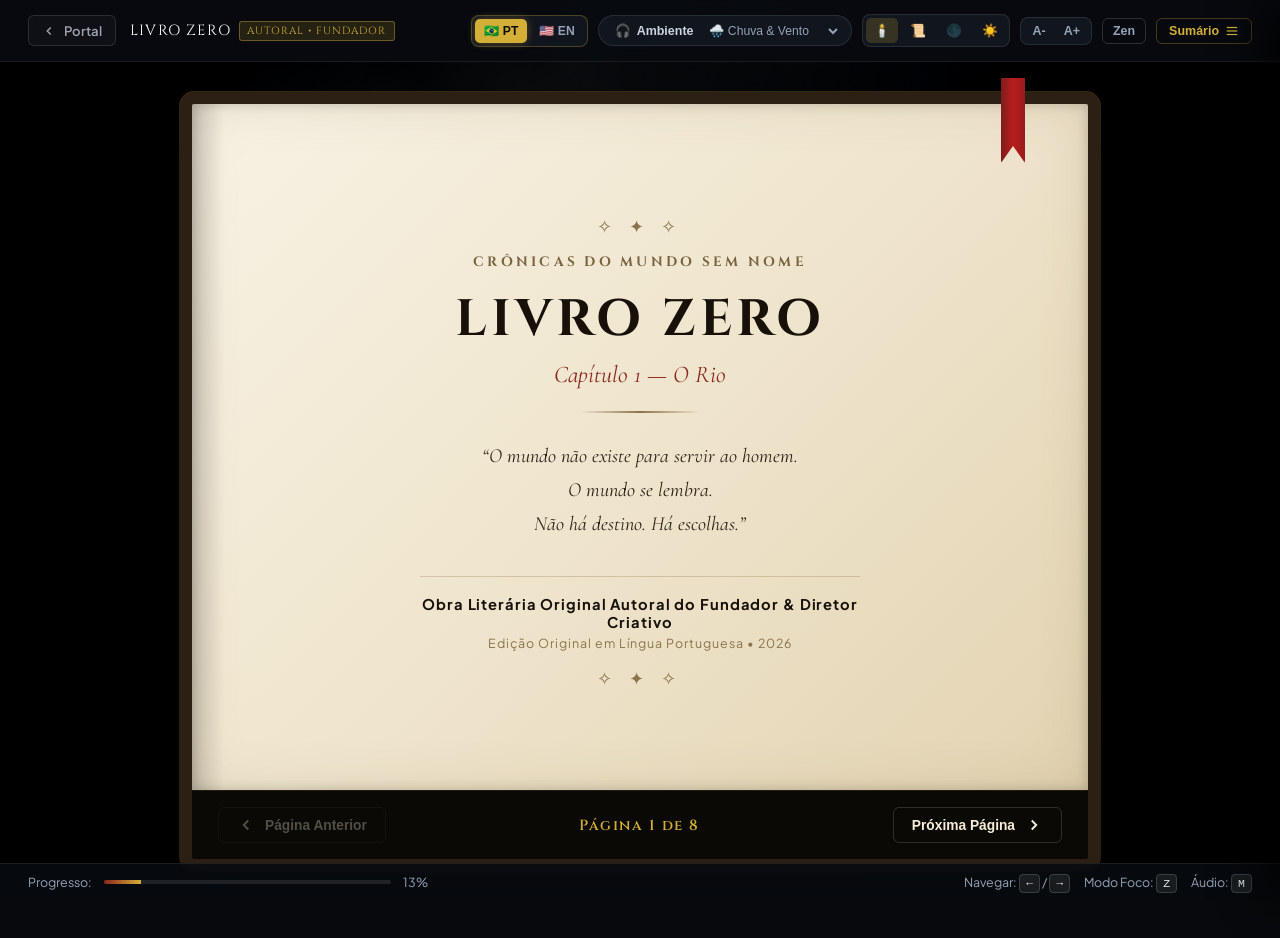
==== commit da9988bd: "fix(navbar & reader): eliminate text wrapping in navbar and enable full bilingual support (PT/EN) fo" ====
--- a/web/livro.html
+++ b/web/livro.html
@@ -3,10 +3,10 @@
 <head>
   <meta charset="UTF-8">
   <meta name="viewport" content="width=device-width, initial-scale=1.0">
-  <title>Livro Zero: Capítulo 1 — O Rio | Leitor Imersivo</title>
+  <title>Livro Zero: Capítulo 1 — O Rio | Leitor Imersivo Multilíngue</title>
   
   <!-- SEO & Social Meta -->
-  <meta name="description" content="Leia o Capítulo 1 — O Rio do Livro Zero em um leitor literário imersivo com som ambiente de montanha e modos de leitura.">
+  <meta name="description" content="Leia o Capítulo 1 — O Rio do Livro Zero em um leitor literário imersivo multilíngue com áudio atmosférico procedural e modos visuais de leitura.">
   <meta property="og:title" content="Livro Zero: Capítulo 1 — O Rio | Experiência Literária Imersiva">
   <meta property="og:image" content="assets/concept/09-scandinavian-river-frontier.jpg">
 
@@ -139,14 +139,15 @@
       display: flex;
       justify-content: space-between;
       align-items: center;
-      padding: 16px 28px;
-      background: rgba(8, 11, 16, 0.82);
-      backdrop-filter: blur(14px);
+      padding: 14px 28px;
+      background: rgba(8, 11, 16, 0.88);
+      backdrop-filter: blur(16px);
       border-bottom: 1px solid rgba(255, 255, 255, 0.08);
       position: sticky;
       top: 0;
       z-index: 100;
       transition: transform 0.3s ease, opacity 0.3s ease;
+      gap: 14px;
     }
 
     .zen-mode .reader-header {
@@ -164,7 +165,8 @@
     .header-left {
       display: flex;
       align-items: center;
-      gap: 16px;
+      gap: 14px;
+      flex-shrink: 0;
     }
 
     .btn-back-portal {
@@ -173,13 +175,14 @@
       gap: 8px;
       color: #9ca3af;
       text-decoration: none;
-      font-size: 0.85rem;
+      font-size: 0.82rem;
       font-weight: 600;
-      padding: 6px 14px;
+      padding: 6px 13px;
       border: 1px solid rgba(255, 255, 255, 0.12);
       border-radius: 6px;
       transition: all 0.2s ease;
       background: rgba(255, 255, 255, 0.03);
+      white-space: nowrap;
     }
 
     .btn-back-portal:hover {
@@ -190,39 +193,79 @@
 
     .book-meta-title {
       font-family: 'Cinzel', serif;
-      font-size: 0.95rem;
+      font-size: 0.92rem;
       letter-spacing: 0.08em;
       color: #ffffff;
       display: flex;
       align-items: center;
       gap: 8px;
+      white-space: nowrap;
     }
 
     .book-meta-badge {
-      font-size: 0.68rem;
-      letter-spacing: 0.12em;
+      font-size: 0.65rem;
+      letter-spacing: 0.1em;
       color: var(--gold);
       background: rgba(212, 175, 55, 0.15);
       border: 1px solid var(--gold-dim);
       padding: 2px 7px;
       border-radius: 3px;
+      white-space: nowrap;
     }
 
     .header-right {
       display: flex;
       align-items: center;
-      gap: 12px;
+      gap: 10px;
+      flex-wrap: wrap;
+      justify-content: flex-end;
+    }
+
+    /* Language Switcher Buttons */
+    .book-lang-group {
+      display: flex;
+      gap: 3px;
+      background: rgba(18, 24, 34, 0.85);
+      border: 1px solid rgba(212, 175, 55, 0.3);
+      padding: 3px;
+      border-radius: 8px;
+      flex-shrink: 0;
+    }
+
+    .btn-book-lang {
+      background: transparent;
+      border: none;
+      color: #94a3b8;
+      font-weight: 700;
+      font-size: 0.76rem;
+      padding: 5px 9px;
+      border-radius: 5px;
+      cursor: pointer;
+      transition: all 0.2s ease;
+      white-space: nowrap;
+    }
+
+    .btn-book-lang.active {
+      background: var(--gold);
+      color: #0b0906;
+      box-shadow: 0 0 10px rgba(212, 175, 55, 0.35);
+    }
+
+    .btn-book-lang:hover:not(.active) {
+      color: #fff;
+      background: rgba(255, 255, 255, 0.08);
     }
 
     /* Ambient Audio Controls */
     .audio-control-group {
       display: flex;
       align-items: center;
-      gap: 8px;
-      background: rgba(18, 24, 34, 0.8);
+      gap: 6px;
+      background: rgba(18, 24, 34, 0.85);
       border: 1px solid rgba(255, 255, 255, 0.1);
-      padding: 4px 10px;
+      padding: 3px 10px;
       border-radius: 20px;
+      flex-shrink: 0;
     }
 
     .audio-btn {
@@ -233,7 +276,7 @@
       display: flex;
       align-items: center;
       gap: 6px;
-      font-size: 0.8rem;
+      font-size: 0.78rem;
       font-weight: 600;
       padding: 4px 6px;
       border-radius: 4px;
@@ -261,7 +304,7 @@
       background: transparent;
       border: none;
       color: #94a3b8;
-      font-size: 0.78rem;
+      font-size: 0.76rem;
       outline: none;
       cursor: pointer;
     }
@@ -274,17 +317,18 @@
     /* Theme Dropdown / Buttons */
     .theme-buttons-group {
       display: flex;
-      gap: 5px;
-      background: rgba(18, 24, 34, 0.8);
+      gap: 4px;
+      background: rgba(18, 24, 34, 0.85);
       border: 1px solid rgba(255, 255, 255, 0.1);
       padding: 3px;
       border-radius: 8px;
+      flex-shrink: 0;
     }
 
     .btn-theme {
       background: transparent;
       border: none;
-      padding: 6px 10px;
+      padding: 5px 8px;
       border-radius: 5px;
       font-size: 0.8rem;
       cursor: pointer;
@@ -300,11 +344,12 @@
     /* Font Size Controls */
     .font-size-group {
       display: flex;
-      gap: 3px;
-      background: rgba(18, 24, 34, 0.8);
+      gap: 2px;
+      background: rgba(18, 24, 34, 0.85);
       border: 1px solid rgba(255, 255, 255, 0.1);
       padding: 3px;
       border-radius: 8px;
+      flex-shrink: 0;
     }
 
     .btn-font-size {
@@ -312,10 +357,10 @@
       border: none;
       color: #94a3b8;
       font-weight: 700;
-      padding: 4px 9px;
+      padding: 3px 8px;
       border-radius: 4px;
       cursor: pointer;
-      font-size: 0.82rem;
+      font-size: 0.78rem;
       transition: all 0.2s;
     }
 
@@ -332,12 +377,13 @@
       background: transparent;
       border: 1px solid rgba(255, 255, 255, 0.15);
       color: #94a3b8;
-      padding: 6px 12px;
+      padding: 5px 10px;
       border-radius: 6px;
-      font-size: 0.8rem;
+      font-size: 0.78rem;
       font-weight: 600;
       cursor: pointer;
       transition: all 0.2s;
+      flex-shrink: 0;
     }
 
     .btn-zen:hover {
@@ -417,18 +463,10 @@
       pointer-events: none;
     }
 
-    /* Page Switch Visibility */
-    .story-page {
-      display: none;
-      opacity: 0;
-      transform: translateY(8px);
-      transition: opacity 0.35s ease, transform 0.35s ease;
-    }
-
-    .story-page.active {
-      display: block;
-      opacity: 1;
-      transform: translateY(0);
+    /* Content Area */
+    #pageContentMount {
+      width: 100%;
+      min-height: 440px;
     }
 
     /* Header Strip on each page */
@@ -647,7 +685,6 @@
       background: rgba(212, 175, 55, 0.18);
       border-color: var(--gold);
       color: #ffffff;
-      transform: translateX(0);
     }
 
     .btn-nav-page:disabled {
@@ -671,12 +708,13 @@
       background: transparent;
       border: 1px solid rgba(212, 175, 55, 0.3);
       color: var(--gold);
-      padding: 6px 14px;
+      padding: 5px 12px;
       border-radius: 6px;
-      font-size: 0.8rem;
+      font-size: 0.78rem;
       font-weight: 600;
       cursor: pointer;
       transition: all 0.2s;
+      flex-shrink: 0;
     }
 
     .btn-drawer-toggle:hover {
@@ -856,9 +894,9 @@
     }
 
     /* Responsive adjustments */
-    @media (max-width: 768px) {
+    @media (max-width: 860px) {
       .reader-header {
-        padding: 12px 16px;
+        padding: 10px 14px;
       }
       .book-meta-title {
         font-size: 0.82rem;
@@ -905,7 +943,7 @@
 
   <!-- Exit Zen Floating Trigger -->
   <button type="button" class="btn-exit-zen" id="btnExitZen" aria-label="Sair do Modo Foco">
-    <span>✕ Sair do Modo Foco (Z)</span>
+    <span id="exitZenText">✕ Sair do Modo Foco (Z)</span>
   </button>
 
   <div class="reader-app" id="readerApp">
@@ -915,15 +953,25 @@
       <div class="header-left">
         <a href="index.html#livros" class="btn-back-portal" title="Retornar à página principal">
           <svg width="14" height="14" viewBox="0 0 24 24" fill="none" stroke="currentColor" stroke-width="2.5"><polyline points="15 18 9 12 15 6"/></svg>
-          <span>Portal</span>
+          <span id="portalBackText">Portal</span>
         </a>
         <div class="book-meta-title">
-          <span>LIVRO ZERO</span>
-          <span class="book-meta-badge">AUTORAL • FUNDADOR</span>
+          <span id="bookMetaTitle">LIVRO ZERO</span>
+          <span class="book-meta-badge" id="bookMetaBadge">AUTORAL • FUNDADOR</span>
         </div>
       </div>
 
       <div class="header-right">
+        <!-- Language Switcher: PT / EN -->
+        <div class="book-lang-group" id="bookLangGroup">
+          <button type="button" class="btn-book-lang active" data-lang="pt" title="Texto Original em Português">
+            <span>🇧🇷 PT</span>
+          </button>
+          <button type="button" class="btn-book-lang" data-lang="en" title="Official English Translation">
+            <span>🇺🇸 EN</span>
+          </button>
+        </div>
+
         <!-- Ambient Soundscapes via Web Audio API -->
         <div class="audio-control-group">
           <button type="button" id="btnAudioToggle" class="audio-btn" aria-label="Alternar Som Ambiente">
@@ -958,7 +1006,7 @@
 
         <!-- Table of Contents Toggle -->
         <button type="button" id="btnOpenToc" class="btn-drawer-toggle" aria-label="Abrir Sumário">
-          <span>Sumário</span>
+          <span id="tocToggleText">Sumário</span>
           <svg width="14" height="14" viewBox="0 0 24 24" fill="none" stroke="currentColor" stroke-width="2"><line x1="3" y1="12" x2="21" y2="12"/><line x1="3" y1="6" x2="21" y2="6"/><line x1="3" y1="18" x2="21" y2="18"/></svg>
         </button>
       </div>
@@ -972,306 +1020,20 @@
 
         <div class="book-leather-tome" id="bookLeatherTome">
           <div class="parchment-sheet" id="parchmentSheet">
-
-            <!-- ============================================================
-                 PÁGINA 0: CAPA DO MANUSCRITO
-                 ============================================================ -->
-            <article class="story-page active" data-index="0" data-title="Capa do Manuscrito">
-              <div class="page-cover">
-                <div class="cover-ornament top">✧ ✦ ✧</div>
-                <div class="cover-eyebrow">CRÔNICAS DO MUNDO SEM NOME</div>
-                <h1 class="cover-main-title">LIVRO ZERO</h1>
-                <div class="cover-subtitle">Capítulo 1 — O Rio</div>
-                <div class="cover-divider"></div>
-                <p class="cover-quote">
-                  “O mundo não existe para servir ao homem.<br>
-                  O mundo se lembra.<br>
-                  Não há destino. Há escolhas.”
-                </p>
-                <div class="cover-footer">
-                  <div class="cover-author">Obra Literária Original Autoral do Fundador & Diretor Criativo</div>
-                  <div class="cover-era">Edição Original em Língua Portuguesa • 2026</div>
-                </div>
-                <div class="cover-ornament bottom">✧ ✦ ✧</div>
-              </div>
-            </article>
-
-            <!-- ============================================================
-                 PÁGINA 1: ATO I — A RODA E A LAMA
-                 ============================================================ -->
-            <article class="story-page" data-index="1" data-title="I. A Roda e a Lama">
-              <div class="page-head-strip">
-                <span>CAPÍTULO 1</span>
-                <span>PARTE I: A ESTRADA DE PINHEIROS</span>
-              </div>
-              <h2 class="story-page-title">A Roda e a Lama</h2>
-              <div class="story-prose">
-                <p class="drop-cap">A roda da carroça afundou outra vez. Tomás ouviu o estalo da madeira antes mesmo de sentir o veículo inclinar.</p>
-                <p>— Para! Para!</p>
-                <p>Puxou as rédeas com força. O cavalo já tinha parado por conta própria. Estava cansado demais para discutir com qualquer homem. Tomás desceu e afundou a bota na lama até quase o tornozelo.</p>
-                <p>— Ótimo.</p>
-                <p>Helena abriu a lona atrás dele.</p>
-                <p>— Quebrou?<br>
-                — Ainda não.<br>
-                — Isso quer dizer que vai quebrar?</p>
-                <p>Ele olhou para a roda.</p>
-                <p>— Quer dizer que ainda não quebrou.</p>
-                <p>Ela fez uma cara que dizia que aquela resposta não ajudava em nada. Daniel apareceu atrás da mãe.</p>
-                <p>— Posso descer?<br>
-                — Não.<br>
-                — Pai?<br>
-                — Sua mãe já respondeu.<br>
-                — Mas eu posso ajudar.</p>
-                <p>Tomás se abaixou junto à roda.</p>
-                <p>— Então fica aí em cima e não faz a Clara acordar.</p>
-                <p>Daniel bufou alguma coisa que ninguém entendeu. Tomás enfiou as duas mãos debaixo da madeira e tentou levantar a carroça. Nada. A lama sugava a roda. Ele tentou de novo. Dessa vez ouviu passos atrás de si.</p>
-                <p>— Você está ficando velho.</p>
-                <p>Tomás nem precisou olhar.</p>
-                <p>— E você continua falando demais.</p>
-                <p>Elias largou uma mochila na beira da estrada e se aproximou.</p>
-                <p>— Se eu não falasse, você passaria o dia inteiro ouvindo só sua própria reclamação.<br>
-                — Eu estava muito bem sozinho.<br>
-                — Estava, sim. Dá para ver.</p>
-                <p>Elias se abaixou ao lado dele. Os dois empurraram. A roda saiu da lama com um som grosso, quase como alguma coisa sendo arrancada do chão. O cavalo deu dois passos. Tomás cambaleou para frente. Elias começou a rir.</p>
-                <p>— Continua rindo.<br>
-                — Vou.<br>
-                — Quando for sua carroça, eu fico olhando.<br>
-                — A minha está ali atrás. Com três sacos a mais porque você resolveu que precisava trazer metade da oficina.</p>
-                <p>Tomás limpou as mãos na calça.</p>
-                <p>— Ferramenta não nasce em árvore.<br>
-                — Ainda.<br>
-                — O quê?<br>
-                — Nada.</p>
-              </div>
-              <div class="page-footer-index">Página 1</div>
-            </article>
-
-            <!-- ============================================================
-                 PÁGINA 2: ATO II — O SOM DAS ÁGUAS
-                 ============================================================ -->
-            <article class="story-page" data-index="2" data-title="II. O Som do Rio">
-              <div class="page-head-strip">
-                <span>CAPÍTULO 1</span>
-                <span>PARTE II: O RUIDO NAS ÁRVORES</span>
-              </div>
-              <h2 class="story-page-title">O Som Chegou Antes da Água</h2>
-              <div class="story-prose">
-                <p class="drop-cap">Elias pegou a mochila. Tinha pouco mais de quarenta anos, barba curta já começando a clarear no queixo e aquele jeito de andar como se nunca estivesse realmente com pressa, mesmo quando todos os outros estavam.</p>
-                <p>A esposa dele, Marta, vinha algumas carroças atrás com os dois filhos. Samuel, o mais velho, tinha praticamente a mesma idade de Daniel. Os dois brigavam por qualquer coisa e cinco minutos depois estavam juntos de novo. A menina, Ruth, tinha seis anos e seguia Elias para todo lado quando ele deixava.</p>
-                <p>— Tem alguma coisa na frente — disse Elias.</p>
-                <p>Tomás olhou estrada acima. A fila tinha parado. Não era incomum. Nos últimos dias, qualquer árvore caída, roda quebrada ou animal manco era suficiente para prender vinte carroças no mesmo lugar.</p>
-                <p>— Quanto falta?<br>
-                — Para?<br>
-                — Para seja lá o que está segurando todo mundo.</p>
-                <p>Elias apontou para a mata.</p>
-                <p>— Uns trezentos metros.</p>
-                <p>Tomás olhou para o céu. A chuva tinha diminuído, mas não parado. Já não lembrava da última vez que tinha colocado uma roupa seca.</p>
-                <p>— Vamos ver.</p>
-                <p>Helena ouviu.</p>
-                <p>— Tomás.<br>
-                — O quê?<br>
-                — Não demora.<br>
-                — Não vou.</p>
-                <p>Ela olhou para Elias.</p>
-                <p>— E não deixa ele fazer besteira.</p>
-                <p>Elias abriu os braços.</p>
-                <p>— Por que sempre eu?<br>
-                — Porque ele escuta você.</p>
-                <p>Tomás riu.</p>
-                <p>— Isso é mentira.<br>
-                — Eu sei.</p>
-                <p>Helena fechou a lona. Elias ficou olhando.</p>
-                <p>— Sua mulher gosta mais de mim.<br>
-                — Continua falando.</p>
-                <p>Seguiram a pé. A chuva tinha deixado a estrada quase irreconhecível. O caminho entre os pinheiros virara um corredor de lama, pedras soltas e marcas profundas de rodas. Quando chegaram perto das primeiras carroças, viram gente descendo. Homens se juntavam mais adiante. Ninguém gritava. Isso preocupou Tomás mais do que se estivessem gritando.</p>
-                <p>— O que houve? — perguntou a um rapaz que vinha na direção deles.</p>
-                <p>O rapaz passou a mão pelo cabelo molhado.</p>
-                <p>— Rio.<br>
-                — E?<br>
-                — Vai olhar.</p>
-              </div>
-              <div class="page-footer-index">Página 2</div>
-            </article>
-
-            <!-- ============================================================
-                 PÁGINA 3: ATO III — A LINHA DO MAPA
-                 ============================================================ -->
-            <article class="story-page" data-index="3" data-title="III. A Linha do Mapa">
-              <div class="page-head-strip">
-                <span>CAPÍTULO 1</span>
-                <span>PARTE III: A LINHA DO MAPA</span>
-              </div>
-              <h2 class="story-page-title">A Linha do Mapa</h2>
-              <div class="story-prose">
-                <p class="drop-cap">Tomás e Elias continuaram. O som apareceu antes da água. Um barulho grave, contínuo, escondido atrás das árvores. Elias diminuiu o passo. Tomás percebeu.</p>
-                <p>— Já está com medo?<br>
-                — De água que faz esse barulho? Estou.<br>
-                — Você nada.<br>
-                — É exatamente por isso.</p>
-                <p>Saíram da mata. O rio ocupava quase todo o vale estreito diante deles. Nos mapas, era apenas uma linha. Ali, parecia outra coisa.</p>
-                <p>A água vinha rápida, escura, inchada pelas chuvas nas montanhas. Batia em pedras enormes, quebrava em espuma, passava por cima de troncos que tinham sido arrancados de algum lugar rio acima. Do outro lado, a floresta subia pela encosta. Nada ali parecia impossível. Mas também nada parecia fácil.</p>
-                <p>Silas estava junto da margem com outros homens. Tomás se aproximou.</p>
-                <p>— É aqui?</p>
-                <p>Silas assentiu. Era um homem grande, mais largo que alto, com mãos que pareciam feitas para segurar madeira.</p>
-                <p>— O caminho continua do outro lado.<br>
-                — Quem decidiu isso?<br>
-                — O mapa.<br>
-                — Então o mapa pode atravessar primeiro.</p>
-                <p>Elias deu uma risada curta. Silas não.</p>
-                <p>— Encontramos um trecho mais raso uns duzentos metros acima.<br>
-                — Quanto?<br>
-                Silas levantou a mão na altura da cintura.<br>
-                — Sua cintura ou a minha?<br>
-                — Mais ou menos.<br>
-                — Isso não é profundidade.<br>
-                — Eu sei.</p>
-                <p>Elias deixou a mochila no chão.</p>
-                <p>— Vou ver.</p>
-                <p>Tomás segurou o braço dele.</p>
-                <p>— Não vai sozinho.<br>
-                — Não vou atravessar. Só olhar.<br>
-                — Você acabou de dizer que estava com medo.<br>
-                — Estou. Por isso vou olhar.</p>
-                <p>Silas apontou para dois homens: “Levem corda.” Foram os quatro. Tomás ficou. Observou Elias caminhar pela margem até desaparecer atrás das árvores. Só então percebeu Daniel vindo na direção dele.</p>
-                <p>— Eu mandei você ficar na carroça.<br>
-                — A mãe deixou.</p>
-                <p>Helena levantou a mão de longe, como se confirmasse.</p>
-                <p>— Fica longe da água.<br>
-                — Eu sei.<br>
-                — Daniel.<br>
-                — O quê?<br>
-                — Você fala demais quando está nervoso.<br>
-                — Eu não estou nervoso.<br>
-                — Está bom.</p>
-              </div>
-              <div class="page-footer-index">Página 3</div>
-            </article>
-
-            <!-- ============================================================
-                 PÁGINA 4: ATO IV — A CORDA DE MARGEM A MARGEM
-                 ============================================================ -->
-            <article class="story-page" data-index="4" data-title="IV. A Corda Esticada">
-              <div class="page-head-strip">
-                <span>CAPÍTULO 1</span>
-                <span>PARTE IV: DE MARGEM A MARGEM</span>
-              </div>
-              <h2 class="story-page-title">A Corda Esticada</h2>
-              <div class="story-prose">
-                <p class="drop-cap">Elias voltou quase meia hora depois. Estava molhado até a cintura.</p>
-                <p>— Entrou?<br>
-                — Um pouco.<br>
-                — Você disse que só ia olhar.<br>
-                — Olhei de dentro.</p>
-                <p>Silas se aproximou. Elias pegou a corda das mãos de um dos homens.</p>
-                <p>— Dá para atravessar gente. Carroça, não desse jeito. Tem uma faixa de pedras mais acima. A corrente é forte, mas o fundo é melhor. Vamos amarrar uma corda de margem a margem. Crianças e mulheres primeiro. Pouca carga.</p>
-                <p>Jonas, um homem mais velho, balançou a cabeça: “Estamos há semanas andando. Não podemos perder tudo agora.”</p>
-                <p>— Então não vamos correr — respondeu Elias com calma. — Vamos fazer direito.</p>
-                <p>A primeira travessia foi dele. Tirou o casaco, amarrou a corda na cintura e entrou. A água chegou aos joelhos, depois às coxas. Na metade do rio, bateu acima da cintura. Ele parou, firmou o pé, esperou. Não caminhava reto: ia de lado, cedendo um pouco para a corrente e depois recuperando.</p>
-                <blockquote class="story-blockquote">“Se tentar brigar com a água, perde.”</blockquote>
-                <p>Do outro lado, Elias alcançou uma pedra maior, subiu e amarrou a corda firme em uma árvore antiga. Silas prendeu a outra ponta. Puxaram até a linha esticar tensa sobre a correnteza.</p>
-                <p>— Funciona — disse Elias ao retornar segurando nela. Tomás entregou o casaco. “É seguro?” Elias vestiu o casaco molhado: “Não. Mas dá para atravessar.”</p>
-                <p>As primeiras famílias passaram devagar, uma pessoa de cada vez. Helena atravessou com Clara nos braços. Tomás segurou Daniel. A água estava congelante. No trecho mais fundo, Daniel perdeu o apoio por um instante, mas Tomás segurou firme em sua gola. Chegaram ao outro lado em segurança.</p>
-                <p>Helena ajeitou o casaco do marido: “Só não inventa coragem onde não precisa.” Tomás sorriu: “Faz todo dia.” Ele beijou a testa dela e voltou para a água.</p>
-              </div>
-              <div class="page-footer-index">Página 4</div>
-            </article>
-
-            <!-- ============================================================
-                 PÁGINA 5: ATO V — O RESGATE DE NOAH
-                 ============================================================ -->
-            <article class="story-page" data-index="5" data-title="V. O Resgate de Noah">
-              <div class="page-head-strip">
-                <span>CAPÍTULO 1</span>
-                <span>PARTE V: O MENINO NA CORRENTEZA</span>
-              </div>
-              <h2 class="story-page-title">O Mergulho de Elias</h2>
-              <div class="story-prose">
-                <p class="drop-cap">No começo da tarde, tinham passado mais da metade das famílias. Foi quando o cavalo escorregou. Uma carroça pequena atravessava quase vazia; o animal pisou em falso e a madeira virou. Dois homens correram. Um deles soltou a corda principal por meros segundos. Foi o suficiente.</p>
-                <p>A mãe de Noah atravessava logo atrás. O menino de oito anos perdeu o equilíbrio. A correnteza impiedosa levou as pernas dele. A mãe segurou a manga por um instante e perdeu.</p>
-                <p>— Noah! — gritou Silas, paralisado de pavor.</p>
-                <p>Elias já estava correndo. Jogou o casaco no chão. Tomás gritou: “Espera a corda!” Elias nem olhou. Correu pela margem para ganhar distância e se jogou de lado, deixando a corrente levá-lo com velocidade assustadora.</p>
-                <p>Noah submergiu. Elias mergulhou. Por longos segundos de agonia, ninguém viu nenhum dos dois na água turva.</p>
-                <p>Então Elias emergiu, com o braço firme em volta do peito de Noah. A água os arrastava em direção às pedras pontiagudas. Elias conseguiu agarrar as raízes grossas de uma árvore curva na margem.</p>
-                <p>— CORDA! — rugiu ele, escorregando.</p>
-                <p>Tomás correu e arremessou a linha com precisão. Elias prendeu o braço. Puxaram primeiro o menino, depois o homem exausto. Noah caiu na lama, imóvel. A mãe se jogou ao lado dele em prantos.</p>
-                <p>Elias se arrastou de joelhos, virou a criança e pressionou as costas com força. Noah tossiu água. Uma vez, duas. Respirou. Silas caiu de joelhos e abraçou o ombro de Elias sem conseguir articular palavras.</p>
-                <p>Tomás aproximou-se do amigo ensopado e trêmulo: “Você é um idiota. Podia ter ido junto.” Elias passou a mão no rosto: “Podia... Mas prova que eu ainda sei nadar.”</p>
-              </div>
-              <div class="page-footer-index">Página 5</div>
-            </article>
-
-            <!-- ============================================================
-                 PÁGINA 6: ATO VI — A FÚRIA DA ENXURRADA
-                 ============================================================ -->
-            <article class="story-page" data-index="6" data-title="VI. A Tromba d'Água">
-              <div class="page-head-strip">
-                <span>CAPÍTULO 1</span>
-                <span>PARTE VI: A ENXURRADA DAS MONTANHAS</span>
-              </div>
-              <h2 class="story-page-title">A Fúria das Águas</h2>
-              <div class="story-prose">
-                <p class="drop-cap">A chuva engrossou com violência. A água já cobria as pedras de apoio. Marta, Ruth e Samuel atravessaram com segurança. Elias recusou-se a ir: “Cinco minutos. Ainda tem gente deste lado.”</p>
-                <p>A penúltima carroça entrou no leito com ferramentas e dois barris. De repente, um estalo ecoou do vale alto. Parecia uma floresta inteira despencando. Elias olhou para cima do rio. Seu rosto mudou.</p>
-                <p>— Saiam da água. SAIAM DA ÁGUA!</p>
-                <p>A enxurrada desceu com violência incalculável. Uma muralha escura de água trouxe troncos, folhas e pedregulhos. A carroça tombou num giro violento; um barril atingiu um homem, que afundou. Elias saltou até ele e o impulsionou contra uma pedra segura: “Segura!”</p>
-                <p>Foi quando o tronco colossal veio. Arrancado pela raiz, desceu girando como aríete. Não atingiu Elias em cheio, mas a onda de choque o arremessou no vazio. Ele perdeu o chão e agarrou a corda esticada com as duas mãos.</p>
-                <p>Tomás correu em desespero pela margem, puxando com outros homens: “SEGURA! NÃO SOLTA!”</p>
-                <p>A correnteza brutal arrancava o corpo de Elias para baixo. A água espumava sobre seu rosto. Uma mão escorregou da fibra molhada. Ele tentou agarrar de novo, mas a segunda mão cedeu. A corrente o engoliu.</p>
-                <p>Tomás largou a ponta e correu pela encosta aos berros: “ELIAS!”</p>
-                <p>Elias foi jogado contra uma rocha, submergiu e reapareceu trezentos metros abaixo, lutando para manter os olhos abertos. Conseguiu se segurar momentaneamente em uma pedra. Tomás arremessou a corda com toda a força que restava nos braços. Caiu curta.</p>
-                <blockquote class="story-blockquote">“Elias olhou para ele. Tomás nunca esqueceu aquele olhar. Não havia heroísmo nele. Nem calma. Era medo.”</blockquote>
-                <p>A água varreu a pedra. Elias foi levado para sempre nas curvas escuras do vale.</p>
-              </div>
-              <div class="page-footer-index">Página 6</div>
-            </article>
-
-            <!-- ============================================================
-                 PÁGINA 7: ATO VII — O SILÊNCIO DA NOITE
-                 ============================================================ -->
-            <article class="story-page" data-index="7" data-title="VII. O Silêncio da Noite">
-              <div class="page-head-strip">
-                <span>CAPÍTULO 1</span>
-                <span>PARTE VII: A MARGEM OPOSTA</span>
-              </div>
-              <h2 class="story-page-title">O Silêncio da Noite</h2>
-              <div class="story-prose">
-                <p class="drop-cap">Tomás correu pela margem até a vegetação fechar o desfiladeiro. Gritou até a voz se transformar em um sussurro rasgado na garganta. Silas o alcançou na penumbra da floresta.</p>
-                <p>— Tomás... Está escuro. A água está subindo.<br>
-                — Ele sabe nadar! Você viu o Noah. Ele sabe nadar!<br>
-                Silas apenas baixou os olhos.</p>
-                <p>Procuraram até as sombras engolirem qualquer vestígio. Não acharam Elias. Nem o casaco, nem uma bota, nem sangue. Apenas o som infinito da torrente.</p>
-                <p>Quando Tomás retornou ao acampamento, fogueiras débeis ardiam contra o vento frio da noite. Marta estava em pé, imóvel. Ruth dormia sob a manta de Helena. Samuel vigiava as chamas. Marta encarou Tomás:</p>
-                <p>— Onde você viu ele por último?<br>
-                — Talvez trezentos metros abaixo. Talvez mais.<br>
-                Ela assentiu com uma firmeza dolorosa:<br>
-                — Amanhã a gente procura.</p>
-                <p>Helena limpou em silêncio o corte sangrento no braço de Tomás. Daniel permaneceu estático diante do fogo, encarando o rio escuro, talvez esperando que Elias surgisse entre os pinheiros, molhado e reclamando do frio.</p>
-                <p>Nas sombras, a voz pequena de Samuel quebrou o silêncio:</p>
-                <p>— O pai sabia onde a gente estava?<br>
-                — Sabia — respondeu Marta.<br>
-                — Então ele volta?<br>
-                Ela cobriu o menino com a manta gasta.<br>
-                — Dorme, Samuel. Dorme.</p>
-                <blockquote class="story-blockquote" style="border-left: 3px solid #8c251d; font-weight: 600; margin-top: 26px; color: var(--paper-heading);">
-                  Ninguém dormiu direito naquela noite.<br>
-                  O rio não ficou mais baixo.<br>
-                  E Elias não voltou.
-                </blockquote>
-              </div>
-              <div class="page-footer-index">Página 7</div>
-            </article>
-
-          </div><!-- /parchment-sheet -->
+            <div id="pageContentMount">
+              <!-- Content dynamically mounted by active language and current page -->
+            </div>
+          </div>
 
           <!-- Navigation Controls Bar -->
           <footer class="tome-controls">
             <button type="button" id="btnPagePrev" class="btn-nav-page" aria-label="Página Anterior">
               <svg width="18" height="18" viewBox="0 0 24 24" fill="none" stroke="currentColor" stroke-width="2.5"><polyline points="15 18 9 12 15 6"/></svg>
-              <span>Página Anterior</span>
+              <span id="btnPrevText">Página Anterior</span>
             </button>
             <div class="page-indicator-badge" id="pageIndicatorBadge">Página 1 de 8</div>
             <button type="button" id="btnPageNext" class="btn-nav-page" aria-label="Próxima Página">
-              <span>Próxima Página</span>
+              <span id="btnNextText">Próxima Página</span>
               <svg width="18" height="18" viewBox="0 0 24 24" fill="none" stroke="currentColor" stroke-width="2.5"><polyline points="9 18 15 12 9 6"/></svg>
             </button>
           </footer>
@@ -1283,14 +1045,14 @@
     <!-- Bottom Reading Progress & Keyboard Hints -->
     <footer class="reader-footer">
       <div class="reading-progress-wrapper">
-        <span>Progresso:</span>
+        <span id="progressLabelText">Progresso:</span>
         <div class="progress-bar-track">
           <div class="progress-bar-fill" id="progressBarFill"></div>
         </div>
         <span id="progressPercent">12%</span>
       </div>
 
-      <div class="keyboard-hint">
+      <div class="keyboard-hint" id="keyboardHintContainer">
         <span>Navegar: <span class="kbd-chip">←</span> / <span class="kbd-chip">→</span></span>
         <span>Modo Foco: <span class="kbd-chip">Z</span></span>
         <span>Áudio: <span class="kbd-chip">M</span></span>
@@ -1300,72 +1062,459 @@
     <!-- Table of Contents Sliding Drawer -->
     <aside class="toc-drawer" id="tocDrawer" aria-label="Sumário de Capítulos">
       <div class="toc-drawer-header">
-        <h3 class="toc-drawer-title">Sumário do Livro</h3>
+        <h3 class="toc-drawer-title" id="tocDrawerTitle">Sumário do Livro</h3>
         <button type="button" class="btn-close-drawer" id="btnCloseToc" aria-label="Fechar Sumário">✕</button>
       </div>
       <ul class="toc-list" id="tocList">
-        <li>
-          <button type="button" class="toc-item-btn active" data-target-page="0">
-            <span class="toc-item-num">CAPA</span>
-            <strong>Livro Zero: O Rio</strong>
-          </button>
-        </li>
-        <li>
-          <button type="button" class="toc-item-btn" data-target-page="1">
-            <span class="toc-item-num">ATO I</span>
-            <strong>A Roda e a Lama</strong>
-          </button>
-        </li>
-        <li>
-          <button type="button" class="toc-item-btn" data-target-page="2">
-            <span class="toc-item-num">ATO II</span>
-            <strong>O Som Chegou Antes da Água</strong>
-          </button>
-        </li>
-        <li>
-          <button type="button" class="toc-item-btn" data-target-page="3">
-            <span class="toc-item-num">ATO III</span>
-            <strong>A Linha do Mapa</strong>
-          </button>
-        </li>
-        <li>
-          <button type="button" class="toc-item-btn" data-target-page="4">
-            <span class="toc-item-num">ATO IV</span>
-            <strong>A Corda Esticada</strong>
-          </button>
-        </li>
-        <li>
-          <button type="button" class="toc-item-btn" data-target-page="5">
-            <span class="toc-item-num">ATO V</span>
-            <strong>O Mergulho de Elias</strong>
-          </button>
-        </li>
-        <li>
-          <button type="button" class="toc-item-btn" data-target-page="6">
-            <span class="toc-item-num">ATO VI</span>
-            <strong>A Fúria das Águas</strong>
-          </button>
-        </li>
-        <li>
-          <button type="button" class="toc-item-btn" data-target-page="7">
-            <span class="toc-item-num">ATO VII</span>
-            <strong>O Silêncio da Noite</strong>
-          </button>
-        </li>
+        <!-- Rendered dynamically according to language -->
       </ul>
     </aside>
 
   </div><!-- /reader-app -->
 
   <!-- ========================================================================
-       IMMERSIVE AUDIO & READER LOGIC
+       MULTILINGUAL BOOK DATA & IMMERSIVE LOGIC
        ======================================================================== -->
   <script>
+    const bookManuscript = {
+      pt: {
+        metaBadge: "AUTORAL • FUNDADOR",
+        portalBack: "Portal",
+        audioLabel: "Ambiente",
+        audioMute: "Mudo",
+        audioListening: "Ouvindo",
+        zenExit: "✕ Sair do Modo Foco (Z)",
+        tocTitle: "Sumário do Livro",
+        tocBtn: "Sumário",
+        btnPrev: "Página Anterior",
+        btnNext: "Próxima Página",
+        progressLabel: "Progresso:",
+        pageOf: "Página {cur} de {tot}",
+        keyboardHint: '<span>Navegar: <span class="kbd-chip">←</span> / <span class="kbd-chip">→</span></span><span>Modo Foco: <span class="kbd-chip">Z</span></span><span>Áudio: <span class="kbd-chip">M</span></span>',
+        pages: [
+          {
+            type: "cover",
+            eyebrow: "CRÔNICAS DO MUNDO SEM NOME",
+            title: "LIVRO ZERO",
+            subtitle: "Capítulo 1 — O Rio",
+            quote: "“O mundo não existe para servir ao homem.<br>O mundo se lembra.<br>Não há destino. Há escolhas.”",
+            author: "Obra Literária Original Autoral do Fundador & Diretor Criativo",
+            era: "Edição Original em Língua Portuguesa • 2026",
+            tocNum: "CAPA",
+            tocTitle: "Livro Zero: O Rio"
+          },
+          {
+            type: "scene",
+            part: "PARTE I: A ESTRADA DE PINHEIROS",
+            chapter: "CAPÍTULO 1",
+            title: "A Roda e a Lama",
+            paragraphs: [
+              '<p class="drop-cap">A roda da carroça afundou outra vez. Tomás ouviu o estalo da madeira antes mesmo de sentir o veículo inclinar.</p>',
+              '<p>— Para! Para!</p>',
+              '<p>Puxou as rédeas com força. O cavalo já tinha parado por conta própria. Estava cansado demais para discutir com qualquer homem. Tomás desceu e afundou a bota na lama até quase o tornozelo.</p>',
+              '<p>— Ótimo.</p>',
+              '<p>Helena abriu a lona atrás dele.</p>',
+              '<p>— Quebrou?<br>— Ainda não.<br>— Isso quer dizer que vai quebrar?</p>',
+              '<p>Ele olhou para a roda.</p>',
+              '<p>— Quer dizer que ainda não quebrou.</p>',
+              '<p>Ela fez uma cara que dizia que aquela resposta não ajudava em nada. Daniel apareceu atrás da mãe.</p>',
+              '<p>— Posso descer?<br>— Não.<br>— Pai?<br>— Sua mãe já respondeu.<br>— Mas eu posso ajudar.</p>',
+              '<p>Tomás se abaixou junto à roda.</p>',
+              '<p>— Então fica aí em cima e não faz a Clara acordar.</p>',
+              '<p>Daniel bufou alguma coisa que ninguém entendeu. Tomás enfiou as duas mãos debaixo da madeira e tentou levantar a carroça. Nada. A lama sugava a roda. Ele tentou de novo. Dessa vez ouviu passos atrás de si.</p>',
+              '<p>— Você está ficando velho.</p>',
+              '<p>Tomás nem precisou olhar.</p>',
+              '<p>— E você continua falando demais.</p>',
+              '<p>Elias largou uma mochila na beira da estrada e se aproximou.</p>',
+              '<p>— Se eu não falasse, você passaria o dia inteiro ouvindo só sua própria reclamação.<br>— Eu estava muito bem sozinho.<br>— Estava, sim. Dá para ver.</p>',
+              '<p>Elias se abaixou ao lado dele. Os dois empurraram. A roda saiu da lama com um som grosso, quase como alguma coisa sendo arrancada do chão. O cavalo deu dois passos. Tomás cambaleou para frente. Elias começou a rir.</p>',
+              '<p>— Continua rindo.<br>— Vou.<br>— Quando for sua carroça, eu fico olhando.<br>— A minha está ali atrás. Com três sacos a mais porque você resolveu que precisava trazer metade da oficina.</p>',
+              '<p>Tomás limpou as mãos na calça.</p>',
+              '<p>— Ferramenta não nasce em árvore.<br>— Ainda.<br>— O quê?<br>— Nada.</p>'
+            ],
+            footer: "Página 1",
+            tocNum: "ATO I",
+            tocTitle: "A Roda e a Lama"
+          },
+          {
+            type: "scene",
+            part: "PARTE II: O RUIDO NAS ÁRVORES",
+            chapter: "CAPÍTULO 1",
+            title: "O Som Chegou Antes da Água",
+            paragraphs: [
+              '<p class="drop-cap">Elias pegou a mochila. Tinha pouco mais de quarenta anos, barba curta já começando a clarear no queixo e aquele jeito de andar como se nunca estivesse realmente com pressa, mesmo quando todos os outros estavam.</p>',
+              '<p>A esposa dele, Marta, vinha algumas carroças atrás com os dois filhos. Samuel, o mais velho, tinha praticamente a mesma idade de Daniel. Os dois brigavam por qualquer coisa e cinco minutos depois estavam juntos de novo. A menina, Ruth, tinha seis anos e seguia Elias para todo lado quando ele deixava.</p>',
+              '<p>— Tem alguma coisa na frente — disse Elias.</p>',
+              '<p>Tomás olhou estrada acima. A fila tinha parado. Não era incomum. Nos últimos dias, qualquer árvore caída, roda quebrada ou animal manco era suficiente para prender vinte carroças no mesmo lugar.</p>',
+              '<p>— Quanto falta?<br>— Para?<br>— Para seja lá o que está segurando todo mundo.</p>',
+              '<p>Elias apontou para a mata.</p>',
+              '<p>— Uns trezentos metros.</p>',
+              '<p>Tomás olhou para o céu. A chuva tinha diminuído, mas não parado. Já não lembrava da última vez que tinha colocado uma roupa seca.</p>',
+              '<p>— Vamos ver.</p>',
+              '<p>Helena ouviu.</p>',
+              '<p>— Tomás.<br>— O quê?<br>— Não demora.<br>— Não vou.</p>',
+              '<p>Ela olhou para Elias.</p>',
+              '<p>— E não deixa ele fazer besteira.</p>',
+              '<p>Elias abriu os braços.</p>',
+              '<p>— Por que sempre eu?<br>— Porque ele escuta você.</p>',
+              '<p>Tomás riu.</p>',
+              '<p>— Isso é mentira.<br>— Eu sei.</p>',
+              '<p>Helena fechou a lona. Elias ficou olhando.</p>',
+              '<p>— Sua mulher gosta mais de mim.<br>— Continua falando.</p>',
+              '<p>Seguiram a pé. A chuva tinha deixado a estrada quase irreconhecível. O caminho entre os pinheiros virara um corredor de lama, pedras soltas e marcas profundas de rodas. Quando chegaram perto das primeiras carroças, viram gente descendo. Homens se juntavam mais adiante. Ninguém gritava. Isso preocupou Tomás mais do que se estivessem gritando.</p>',
+              '<p>— O que houve? — perguntou a um rapaz que vinha na direção deles.</p>',
+              '<p>O rapaz passou a mão pelo cabelo molhado.</p>',
+              '<p>— Rio.<br>— E?<br>— Vai olhar.</p>'
+            ],
+            footer: "Página 2",
+            tocNum: "ATO II",
+            tocTitle: "O Som Chegou Antes da Água"
+          },
+          {
+            type: "scene",
+            part: "PARTE III: A LINHA DO MAPA",
+            chapter: "CAPÍTULO 1",
+            title: "A Linha do Mapa",
+            paragraphs: [
+              '<p class="drop-cap">Tomás e Elias continuaram. O som apareceu antes da água. Um barulho grave, contínuo, escondido atrás das árvores. Elias diminuiu o passo. Tomás percebeu.</p>',
+              '<p>— Já está com medo?<br>— De água que faz esse barulho? Estou.<br>— Você nada.<br>— É exatamente por isso.</p>',
+              '<p>Saíram da mata. O rio ocupava quase todo o vale estreito diante deles. Nos mapas, era apenas uma linha. Ali, parecia outra coisa.</p>',
+              '<p>A água vinha rápida, escura, inchada pelas chuvas nas montanhas. Batia em pedras enormes, quebrava em espuma, passava por cima de troncos que tinham sido arrancados de algum lugar rio acima. Do outro lado, a floresta subia pela encosta. Nada ali parecia impossível. Mas também nada parecia fácil.</p>',
+              '<p>Silas estava junto da margem com outros homens. Tomás se aproximou.</p>',
+              '<p>— É aqui?</p>',
+              '<p>Silas assentiu. Era um homem grande, mais largo que alto, com mãos que pareciam feitas para segurar madeira.</p>',
+              '<p>— O caminho continua do outro lado.<br>— Quem decidiu isso?<br>— O mapa.<br>— Então o mapa pode atravessar primeiro.</p>',
+              '<p>Elias deu uma risada curta. Silas não.</p>',
+              '<p>— Encontramos um trecho mais raso uns duzentos metros acima.<br>— Quanto?<br>Silas levantou a mão na altura da cintura.<br>— Sua cintura ou a minha?<br>— Mais ou menos.<br>— Isso não é profundidade.<br>— Eu sei.</p>',
+              '<p>Elias deixou a mochila no chão.</p>',
+              '<p>— Vou ver.</p>',
+              '<p>Tomás segurou o braço dele.</p>',
+              '<p>— Não vai sozinho.<br>— Não vou atravessar. Só olhar.<br>— Você acabou de dizer que estava com medo.<br>— Estou. Por isso vou olhar.</p>',
+              '<p>Silas apontou para dois homens: “Levem corda.” Foram os quatro. Tomás ficou. Observou Elias caminhar pela margem até desaparecer atrás das árvores. Só então percebeu Daniel vindo na direção dele.</p>',
+              '<p>— Eu mandei você ficar na carroça.<br>— A mãe deixou.</p>',
+              '<p>Helena levantou a mão de longe, como se confirmasse.</p>',
+              '<p>— Fica longe da água.<br>— Eu sei.<br>— Daniel.<br>— O quê?<br>— Você fala demais quando está nervoso.<br>— Eu não estou nervoso.<br>— Está bom.</p>'
+            ],
+            footer: "Página 3",
+            tocNum: "ATO III",
+            tocTitle: "A Linha do Mapa"
+          },
+          {
+            type: "scene",
+            part: "PARTE IV: DE MARGEM A MARGEM",
+            chapter: "CAPÍTULO 1",
+            title: "A Corda Esticada",
+            paragraphs: [
+              '<p class="drop-cap">Elias voltou quase meia hora depois. Estava molhado até a cintura.</p>',
+              '<p>— Entrou?<br>— Um pouco.<br>— Você disse que só ia olhar.<br>— Olhei de dentro.</p>',
+              '<p>Silas se aproximou. Elias pegou a corda das mãos de um dos homens.</p>',
+              '<p>— Dá para atravessar gente. Carroça, não desse jeito. Tem uma faixa de pedras mais acima. A corrente é forte, mas o fundo é melhor. Vamos amarrar uma corda de margem a margem. Crianças e mulheres primeiro. Pouca carga.</p>',
+              '<p>Jonas, um homem mais velho, balançou a cabeça: “Estamos há semanas andando. Não podemos perder tudo agora.”</p>',
+              '<p>— Então não vamos correr — respondeu Elias com calma. — Vamos fazer direito.</p>',
+              '<p>A primeira travessia foi dele. Tirou o casaco, amarrou a corda na cintura e entrou. A água chegou aos joelhos, depois às coxas. Na metade do rio, bateu acima da cintura. Ele parou, firmou o pé, esperou. Não caminhava reto: ia de lado, cedendo um pouco para a corrente e depois recuperando.</p>',
+              '<blockquote class="story-blockquote">“Se tentar brigar com a água, perde.”</blockquote>',
+              '<p>Do outro lado, Elias alcançou uma pedra maior, subiu e amarrou a corda firme em uma árvore antiga. Silas prendeu a outra ponta. Puxaram até a linha esticar tensa sobre a correnteza.</p>',
+              '<p>— Funciona — disse Elias ao retornar segurando nela. Tomás entregou o casaco. “É seguro?” Elias vestiu o casaco molhado: “Não. Mas dá para atravessar.”</p>',
+              '<p>As primeiras famílias passaram devagar, uma pessoa de cada vez. Helena atravessou com Clara nos braços. Tomás segurou Daniel. A água estava congelante. No trecho mais fundo, Daniel perdeu o apoio por um instante, mas Tomás segurou firme em sua gola. Chegaram ao outro lado em segurança.</p>',
+              '<p>Helena ajeitou o casaco do marido: “Só não inventa coragem onde não precisa.” Tomás sorriu: “Faz todo dia.” Ele beijou a testa dela e voltou para a água.</p>'
+            ],
+            footer: "Página 4",
+            tocNum: "ATO IV",
+            tocTitle: "A Corda Esticada"
+          },
+          {
+            type: "scene",
+            part: "PARTE V: O MENINO NA CORRENTEZA",
+            chapter: "CAPÍTULO 1",
+            title: "O Mergulho de Elias",
+            paragraphs: [
+              '<p class="drop-cap">No começo da tarde, tinham passado mais da metade das famílias. Foi quando o cavalo escorregou. Uma carroça pequena atravessava quase vazia; o animal pisou em falso e a madeira virou. Dois homens correram. Um deles soltou a corda principal por meros segundos. Foi o suficiente.</p>',
+              '<p>A mãe de Noah atravessava logo atrás. O menino de oito anos perdeu o equilíbrio. A correnteza impiedosa levou as pernas dele. A mãe segurou a manga por um instante e perdeu.</p>',
+              '<p>— Noah! — gritou Silas, paralisado de pavor.</p>',
+              '<p>Elias já estava correndo. Jogou o casaco no chão. Tomás gritou: “Espera a corda!” Elias nem olhou. Correu pela margem para ganhar distância e se jogou de lado, deixando a corrente levá-lo com velocidade assustadora.</p>',
+              '<p>Noah submergiu. Elias mergulhou. Por longos segundos de agonia, ninguém viu nenhum dos dois na água turva.</p>',
+              '<p>Então Elias emergiu, com o braço firme em volta do peito de Noah. A água os arrastava em direção às pedras pontiagudas. Elias conseguiu agarrar as raízes grossas de uma árvore curva na margem.</p>',
+              '<p>— CORDA! — rugiu ele, escorregando.</p>',
+              '<p>Tomás correu e arremessou a linha com precisão. Elias prendeu o braço. Puxaram primeiro o menino, depois o homem exausto. Noah caiu na lama, imóvel. A mãe se jogou ao lado dele em prantos.</p>',
+              '<p>Elias se arrastou de joelhos, virou a criança e pressionou as costas com força. Noah tossiu água. Uma vez, duas. Respirou. Silas caiu de joelhos e abraçou o ombro de Elias sem conseguir articular palavras.</p>',
+              '<p>Tomás aproximou-se do amigo ensopado e trêmulo: “Você é um idiota. Podia ter ido junto.” Elias passou a mão no rosto: “Podia... Mas prova que eu ainda sei nadar.”</p>'
+            ],
+            footer: "Página 5",
+            tocNum: "ATO V",
+            tocTitle: "O Mergulho de Elias"
+          },
+          {
+            type: "scene",
+            part: "PARTE VI: A ENXURRADA DAS MONTANHAS",
+            chapter: "CAPÍTULO 1",
+            title: "A Fúria das Águas",
+            paragraphs: [
+              '<p class="drop-cap">A chuva engrossou com violência. A água já cobria as pedras de apoio. Marta, Ruth e Samuel atravessaram com segurança. Elias recusou-se a ir: “Cinco minutos. Ainda tem gente deste lado.”</p>',
+              '<p>A penúltima carroça entrou no leito com ferramentas e dois barris. De repente, um estalo ecoou do vale alto. Parecia uma floresta inteira despencando. Elias olhou para cima do rio. Seu rosto mudou.</p>',
+              '<p>— Saiam da água. SAIAM DA ÁGUA!</p>',
+              '<p>A enxurrada desceu com violência incalculável. Uma muralha escura de água trouxe troncos, folhas e pedregulhos. A carroça tombou num giro violento; um barril atingiu um homem, que afundou. Elias saltou até ele e o impulsionou contra uma pedra segura: “Segura!”</p>',
+              '<p>Foi quando o tronco colossal veio. Arrancado pela raiz, desceu girando como aríete. Não atingiu Elias em cheio, mas a onda de choque o arremessou no vazio. Ele perdeu o chão e agarrou a corda esticada com as duas mãos.</p>',
+              '<p>Tomás correu em desespero pela margem, puxando com outros homens: “SEGURA! NÃO SOLTA!”</p>',
+              '<p>A correnteza brutal arrancava o corpo de Elias para baixo. A água espumava sobre seu rosto. Uma mão escorregou da fibra molhada. Ele tentou agarrar de novo, mas a segunda mão cedeu. A corrente o engoliu.</p>',
+              '<p>Tomás largou a ponta e correu pela encosta aos berros: “ELIAS!”</p>',
+              '<p>Elias foi jogado contra uma rocha, submergiu e reapareceu trezentos metros abaixo, lutando para manter os olhos abertos. Conseguiu se segurar momentaneamente em uma pedra. Tomás arremessou a corda com toda a força que restava nos braços. Caiu curta.</p>',
+              '<blockquote class="story-blockquote">“Elias olhou para ele. Tomás nunca esqueceu aquele olhar. Não havia heroísmo nele. Nem calma. Era medo.”</blockquote>',
+              '<p>A água varreu a pedra. Elias foi levado para sempre nas curvas escuras do vale.</p>'
+            ],
+            footer: "Página 6",
+            tocNum: "ATO VI",
+            tocTitle: "A Fúria das Águas"
+          },
+          {
+            type: "scene",
+            part: "PARTE VII: A MARGEM OPOSTA",
+            chapter: "CAPÍTULO 1",
+            title: "O Silêncio da Noite",
+            paragraphs: [
+              '<p class="drop-cap">Tomás correu pela margem até a vegetação fechar o desfiladeiro. Gritou até a voz se transformar em um sussurro rasgado na garganta. Silas o alcançou na penumbra da floresta.</p>',
+              '<p>— Tomás... Está escuro. A água está subindo.<br>— Ele sabe nadar! Você viu o Noah. Ele sabe nadar!<br>Silas apenas baixou os olhos.</p>',
+              '<p>Procuraram até as sombras engolirem qualquer vestígio. Não acharam Elias. Nem o casaco, nem uma bota, nem sangue. Apenas o som infinito da torrente.</p>',
+              '<p>Quando Tomás retornou ao acampamento, fogueiras débeis ardiam contra o vento frio da noite. Marta estava em pé, imóvel. Ruth dormia sob a manta de Helena. Samuel vigiava as chamas. Marta encarou Tomás:</p>',
+              '<p>— Onde você viu ele por último?<br>— Talvez trezentos metros abaixo. Talvez mais.<br>Ela assentiu com uma firmeza dolorosa:<br>— Amanhã a gente procura.</p>',
+              '<p>Helena limpou em silêncio o corte sangrento no braço de Tomás. Daniel permaneceu estático diante do fogo, encarando o rio escuro, talvez esperando que Elias surgisse entre os pinheiros, molhado e reclamando do frio.</p>',
+              '<p>Nas sombras, a voz pequena de Samuel quebrou o silêncio:</p>',
+              '<p>— O pai sabia onde a gente estava?<br>— Sabia — respondeu Marta.<br>— Então ele volta?<br>Ela cobriu o menino com a manta gasta.<br>— Dorme, Samuel. Dorme.</p>',
+              '<blockquote class="story-blockquote" style="border-left: 3px solid #8c251d; font-weight: 600; margin-top: 26px; color: var(--paper-heading);">Ninguém dormiu direito naquela noite.<br>O rio não ficou mais baixo.<br>E Elias não voltou.</blockquote>'
+            ],
+            footer: "Página 7",
+            tocNum: "ATO VII",
+            tocTitle: "O Silêncio da Noite"
+          }
+        ]
+      },
+
+      en: {
+        metaBadge: "FOUNDER'S MANUSCRIPT",
+        portalBack: "Portal",
+        audioLabel: "Ambience",
+        audioMute: "Muted",
+        audioListening: "Playing",
+        zenExit: "✕ Exit Zen Focus (Z)",
+        tocTitle: "Table of Contents",
+        tocBtn: "Contents",
+        btnPrev: "Previous Page",
+        btnNext: "Next Page",
+        progressLabel: "Progress:",
+        pageOf: "Page {cur} of {tot}",
+        keyboardHint: '<span>Navigate: <span class="kbd-chip">←</span> / <span class="kbd-chip">→</span></span><span>Zen Mode: <span class="kbd-chip">Z</span></span><span>Audio: <span class="kbd-chip">M</span></span>',
+        pages: [
+          {
+            type: "cover",
+            eyebrow: "CHRONICLES OF THE UNNAMED WORLD",
+            title: "BOOK ZERO",
+            subtitle: "Chapter 1 — The River",
+            quote: "“The world does not exist to serve the player.<br>The world remembers what people do.<br>There is no destiny. There are choices.”",
+            author: "Original Literary Work Authored by the Founder & Creative Director",
+            era: "First Official International Edition • 2026",
+            tocNum: "COVER",
+            tocTitle: "Book Zero: The River"
+          },
+          {
+            type: "scene",
+            part: "PART I: THE PINE ROAD",
+            chapter: "CHAPTER 1",
+            title: "The Wheel and the Mud",
+            paragraphs: [
+              '<p class="drop-cap">The cart wheel sank once again. Tomás heard the crack of timber even before feeling the vehicle tilt.</p>',
+              '<p>— Stop! Stop!</p>',
+              '<p>He hauled on the reins with force. The horse had already stopped on its own accord. It was too exhausted to argue with any man. Tomás stepped down and buried his boot in the mud almost to his ankle.</p>',
+              '<p>— Perfect.</p>',
+              '<p>Helena pushed back the canvas behind him.</p>',
+              '<p>— Did it break?<br>— Not yet.<br>— Does that mean it will break?</p>',
+              '<p>He looked at the wheel.</p>',
+              '<p>— It means it hasn\'t broken yet.</p>',
+              '<p>She made a face that made it clear the answer was no help at all. Daniel appeared behind his mother.</p>',
+              '<p>— Can I get down?<br>— No.<br>— Father?<br>— Your mother already answered.<br>— But I can help.</p>',
+              '<p>Tomás crouched beside the wheel.</p>',
+              '<p>— Then stay up there and don\'t wake Clara up.</p>',
+              '<p>Daniel grunted something nobody understood. Tomás wedged both hands beneath the timber and tried to heave the cart up. Nothing. The mud sucked at the wheel. He tried again. This time he heard footsteps behind him.</p>',
+              '<p>— You\'re getting old.</p>',
+              '<p>Tomás didn\'t even need to look.</p>',
+              '<p>— And you never stop talking.</p>',
+              '<p>Elias set his pack down by the roadside and walked over.</p>',
+              '<p>— If I didn\'t talk, you\'d spend the whole day listening to your own grumbling.<br>— I was doing just fine on my own.<br>— Right, sure. Anyone can see that.</p>',
+              '<p>Elias crouched beside him. The two men pushed together. The wheel ripped free of the mud with a wet, heavy suction, like something being torn straight from the earth. The horse took two steps forward. Tomás stumbled ahead. Elias started laughing.</p>',
+              '<p>— Keep laughing.<br>— Oh, I will.<br>— When it\'s your cart, I\'ll just stand by and watch.<br>— Mine is back there. With three extra sacks because you decided we had to haul half your forge along.</p>',
+              '<p>Tomás wiped his hands on his trousers.</p>',
+              '<p>— Tools don\'t grow on trees.<br>— Not yet.<br>— What?<br>— Nothing.</p>'
+            ],
+            footer: "Page 1",
+            tocNum: "ACT I",
+            tocTitle: "The Wheel and the Mud"
+          },
+          {
+            type: "scene",
+            part: "PART II: THE ROAR IN THE TIMBER",
+            chapter: "CHAPTER 1",
+            title: "The Sound Came Before the Water",
+            paragraphs: [
+              '<p class="drop-cap">Elias picked up his pack. He was just past forty, his short beard already flecked with white along the jaw, and had that steady stride of a man who never looked truly in a hurry, even when everyone else was.</p>',
+              '<p>His wife, Marta, was traveling several wagons behind with their two children. Samuel, the eldest, was practically Daniel\'s age. The two boys would fight over anything and be inseparable five minutes later. The little girl, Ruth, was six years old and trailed Elias everywhere he allowed.</p>',
+              '<p>— Something\'s holding them up ahead, — Elias said.</p>',
+              '<p>Tomás looked up the trail. The line had stalled. It wasn\'t unusual. Over the past few days, any fallen pine, snapped axle, or limping pack horse was enough to pin twenty wagons in place.</p>',
+              '<p>— How far?<br>— To what?<br>— To whatever\'s holding everyone back.</p>',
+              '<p>Elias pointed toward the woods.</p>',
+              '<p>— Maybe three hundred paces.</p>',
+              '<p>Tomás glanced at the gray sky. The drizzle had eased, but hadn\'t stopped. He couldn\'t remember the last time he had put on dry wool.</p>',
+              '<p>— Let\'s see.</p>',
+              '<p>Helena caught the words.</p>',
+              '<p>— Tomás.<br>— What?<br>— Don\'t take long.<br>— I won\'t.</p>',
+              '<p>She looked at Elias.</p>',
+              '<p>— And don\'t let him do anything reckless.</p>',
+              '<p>Elias spread his hands.</p>',
+              '<p>— Why is it always me?<br>— Because he listens to you.</p>',
+              '<p>Tomás chuckled.</p>',
+              '<p>— That\'s a lie.<br>— I know.</p>',
+              '<p>Helena drew the canvas shut. Elias watched her.</p>',
+              '<p>— Your wife likes me better.<br>— Keep talking.</p>',
+              '<p>They walked on foot. The rain had turned the trail unrecognizable—a narrow corridor between the pines carved with gray mud, loose scree, and deep wagon ruts. Near the head of the convoy, people were climbing down. Men gathered further ahead. No one was shouting. That troubled Tomás more than shouting would have.</p>',
+              '<p>— What happened? — he asked a lad heading toward them.</p>',
+              '<p>The boy ran a wet hand through his hair.</p>',
+              '<p>— River.<br>— And?<br>— Go look.</p>'
+            ],
+            footer: "Page 2",
+            tocNum: "ACT II",
+            tocTitle: "The Sound Came Before the Water"
+          },
+          {
+            type: "scene",
+            part: "PART III: THE LINE ON THE MAP",
+            chapter: "CHAPTER 1",
+            title: "The Line on the Map",
+            paragraphs: [
+              '<p class="drop-cap">Tomás and Elias pressed on. The sound reached them before the water did. A low, continuous roar buried behind the trees. Elias slowed his pace. Tomás noticed.</p>',
+              '<p>— Scared already?<br>— Of water that makes that kind of noise? Yes.<br>— You swim.<br>— That\'s exactly why.</p>',
+              '<p>They emerged from the timber. The river swallowed nearly the entire narrow valley before them. On the maps, it was merely an ink line. Here, it was something else entirely.</p>',
+              '<p>The water tore through—dark, heavy, swollen with snowmelt and rain from the mountain crags. It struck against massive boulders, foaming white, surging over fallen trunks that had been ripped from their roots upriver. On the far side, the pine forest rose up the steep slope. Nothing looked impossible. But nothing looked easy either.</p>',
+              '<p>Silas stood by the bank with the other men. Tomás approached.</p>',
+              '<p>— This is it?</p>',
+              '<p>Silas nodded. He was a broad man, wider than he was tall, with hands that looked made to grip timber.</p>',
+              '<p>— The trail picks up on the other side.<br>— Who decided that?<br>— The map.<br>— Then the map can swim across first.</p>',
+              '<p>Elias let out a short laugh. Silas didn\'t.</p>',
+              '<p>— We found a shallower stretch about two hundred meters up.<br>— How shallow?<br>Silas held his hand at waist height.<br>— Your waist or mine?<br>— Somewhere about there.<br>— That\'s not a depth.<br>— I know.</p>',
+              '<p>Elias set his pack on the ground.</p>',
+              '<p>— I\'ll go see.</p>',
+              '<p>Tomás grabbed his arm.</p>',
+              '<p>— Don\'t go alone.<br>— I\'m not crossing. Just looking.<br>— You just said you were afraid.<br>— I am. That\'s why I\'m going to look.</p>',
+              '<p>Silas signaled two men: “Take ropes.” The four set off. Tomás stayed behind. He watched Elias skirt the bank until disappearing into the mist and trees. Only then did he spot Daniel walking toward him.</p>',
+              '<p>— I told you to stay with the wagon.<br>— Mother said I could come.</p>',
+              '<p>Helena raised a distant hand from the cart, confirming it.</p>',
+              '<p>— Stay clear of the water.<br>— I know.<br>— Daniel.<br>— What?<br>— You talk too much when you\'re nervous.<br>— I\'m not nervous.<br>— All right.</p>'
+            ],
+            footer: "Page 3",
+            tocNum: "ACT III",
+            tocTitle: "The Line on the Map"
+          },
+          {
+            type: "scene",
+            part: "PART IV: FROM BANK TO BANK",
+            chapter: "CHAPTER 1",
+            title: "The Taut Rope",
+            paragraphs: [
+              '<p class="drop-cap">Elias returned nearly half an hour later, soaked to his hips.</p>',
+              '<p>— You went in?<br>— A little.<br>— You said you were only going to look.<br>— I looked from the inside.</p>',
+              '<p>Silas stepped up. Elias took the coiled rope from one of the men.</p>',
+              '<p>— People can cross. Wagons, not like this. There\'s a ledge of stone further up. The current is violent, but the footing holds. We string a guide rope from bank to bank. Women and children first. Light baggage.</p>',
+              '<p>Jonas, an older pioneer, shook his head: “We\'ve been walking for weeks. We can\'t lose everything now.”</p>',
+              '<p>— Then we don\'t rush, — Elias answered calmly. — We do it right.</p>',
+              '<p>He made the first crossing himself. Stripping off his coat, he knotted the hemp rope around his waist and stepped in. The water struck his knees, then his thighs. Halfway across, it surged past his waist. He halted. Dug his boots in. Waited. Only then did he take another step. He didn\'t walk straight; he moved angled sideways, yielding slightly to the current and then recovering his balance.</p>',
+              '<blockquote class="story-blockquote">“Because if you fight the river directly, you lose.”</blockquote>',
+              '<p>On the opposite shore, Elias pulled himself onto a large shelf of rock, untied the rope, and lashed it fast around a stout ancient birch. Silas anchored the near end around a spruce trunk. Men hauled until the line stretched taut and vibrating over the white rapids.</p>',
+              '<p>— It holds, — Elias called as he came back hand-over-hand along the line. Tomás handed him his coat. “Is it safe?” Elias pulled the wet wool over his shoulders: “No. But it can be crossed.”</p>',
+              '<p>The first families stepped into the current slowly, one soul at a time. Helena crossed with Clara clutched to her chest. Tomás held Daniel by the arm. The water was glacial. In the deepest trough, Daniel lost his footing for a sickening second, but Tomás clenched his fist into the boy\'s collar. They reached the far bank safely.</p>',
+              '<p>Helena straightened her husband\'s collar: “Just don\'t go inventing courage where you don\'t need it.” Tomás smiled: “I do that every day.” He kissed her forehead and turned back to the river.</p>'
+            ],
+            footer: "Page 4",
+            tocNum: "ACT IV",
+            tocTitle: "The Taut Rope"
+          },
+          {
+            type: "scene",
+            part: "PART V: THE BOY IN THE TORRENT",
+            chapter: "CHAPTER 1",
+            title: "Elias's Dive",
+            paragraphs: [
+              '<p class="drop-cap">By early afternoon, more than half the families had reached the other side. That was when the pack horse slipped. A light two-wheeled cart was crossing nearly empty; the beast caught a hoof between two smooth stones and lost its footing. The cart tilted and flipped. Two men lunged forward. One of them let go of the guide line for a few frantic seconds. It was enough.</p>',
+              '<p>Noah\'s mother was wading directly behind. The eight-year-old boy was clinging to her skirt. When the line went slack, she lost her balance. Noah stumbled, his feet slipping into the deep channel where there were no stones. The brutal current tore his legs out from under him. The woman caught his sleeve for one desperate breath, and then it ripped from her fingers.</p>',
+              '<p>— Noah! — Silas bellowed, frozen in terror.</p>',
+              '<p>Elias was already running. He threw his coat to the mud as he sprinted. Tomás screamed: “Wait for the rope!” Elias didn\'t even look back. He raced along the bank to gain angle, then threw himself sideways into the torrent, letting the rushing waters carry him downriver at terrifying speed.</p>',
+              '<p>Noah surfaced, choking, then disappeared. Elias dived. For long, agonizing seconds, no one saw either of them in the churning gray froth.</p>',
+              '<p>Then Elias broke the surface. He had his thick arm clamped around Noah\'s chest. The river dragged both of them toward jagged riverbed stones. At the bend, an old drowned willow had thick roots clawing into the bank. Elias caught one. His hand slipped—then gripped like iron.</p>',
+              '<p>— ROPE! — he roared through the spray.</p>',
+              '<p>Tomás ran, coiled hemp in hand, and hurled the line. It fell near. Elias didn\'t release Noah. Tomás hauled and threw again. This time Elias looped his elbow through the bite of the rope.</p>',
+              '<p>— Pull the boy!</p>',
+              '<p>They hauled Noah up first. Then Elias. The boy collapsed into the mud, limp. His mother threw herself over him, weeping. Elias crawled over on hands and knees, rolled the boy over, and pressed his back with weight. Noah coughed. Once. Twice. Water poured from his mouth, followed by a rasping breath.</p>',
+              '<p>Silas sank to his knees in the mud, clutching Elias\'s shoulder without words. Tomás reached his dripping, shivering friend: “You\'re an idiot. You could have gone under with him.” Elias wiped the silt from his face: “I could have... But it proves I can still swim.”</p>'
+            ],
+            footer: "Page 5",
+            tocNum: "ACT V",
+            tocTitle: "Elias's Dive"
+          },
+          {
+            type: "scene",
+            part: "PART VI: FLASH FLOOD FROM THE CRAGS",
+            chapter: "CHAPTER 1",
+            title: "The Fury of the Waters",
+            paragraphs: [
+              '<p class="drop-cap">The mountain downpour thickened violently after that. The waterline was already creeping over the stepping stones. Marta, Ruth, and Samuel crossed safely. Elias refused to leave his post: “Five minutes. There are still people on this side.”</p>',
+              '<p>The penultimate cart entered the riverbed loaded with iron tools and two kegs. Suddenly, a sound echoed from the high mountain gorge—a sound like an entire hillside collapsing. Elias looked upriver. His face changed in an instant.</p>',
+              '<p>— Get out of the water. GET OUT OF THE WATER!</p>',
+              '<p>The flash flood struck with unfathomable fury. A black wall of surging water brought down torn pine boughs, mountain boulders, and thick sludge. The wagon tumbled in a violent roll; a dislodged keg struck a pioneer, who disappeared beneath the foam. Elias leaped through the surge and hoisted him onto a high boulder: “Hold on!”</p>',
+              '<p>That was when the massive trunk came. Torn out by its deep roots, it swept down spinning like a battering ram. It didn\'t hit Elias directly, but the shockwave of water slammed him off his feet. He lost the bottom and grabbed the guide rope with both hands.</p>',
+              '<p>Tomás sprinted desperately along the bank, hauling with two other men: “HOLD ON! DON\'T LET GO!”</p>',
+              '<p>The crushing weight of the river pulled Elias downward like an anchor. Froth broke across his mouth and nose. One wet hand slipped from the hemp. He clawed back, but the second hand opened. The current ripped him away.</p>',
+              '<p>Tomás dropped the line and raced down the rocky bank screaming: “ELIAS!”</p>',
+              '<p>Elias\'s head surfaced far below. He was thrown hard against a rock, vanished, and reappeared three hundred yards down, fighting to keep his eyes open. He managed to clasp a slick boulder. Tomás uncoiled the spare rope and threw with everything left in his shoulders. It fell short.</p>',
+              '<blockquote class="story-blockquote">“Elias turned his head and looked at him. Tomás never forgot that look. There was no heroism in it. No calm. It was terror.”</blockquote>',
+              '<p>The river crested over the stone. Elias\'s fingers gave way, and the dark water swallowed him into the winding shadow of the gorge.</p>'
+            ],
+            footer: "Page 6",
+            tocNum: "ACT VI",
+            tocTitle: "The Fury of the Waters"
+          },
+          {
+            type: "scene",
+            part: "PART VII: THE FAR BANK",
+            chapter: "CHAPTER 1",
+            title: "The Silence of the Night",
+            paragraphs: [
+              '<p class="drop-cap">Tomás ran along the embankment until the ravine narrowed and the pines choked off the path. He screamed into the darkness until his voice tore into a ragged whisper. Silas caught up with him in the twilight.</p>',
+              '<p>— Tomás... It\'s night. The water is still rising.<br>— He can swim! You saw Noah. He can swim!<br>Silas only cast his eyes downward.</p>',
+              '<p>They searched until blackness consumed the valley. They found nothing of Elias. Not his wool coat, not a boot, not a drop of blood. Only the indifferent roar of the water.</p>',
+              '<p>When Tomás crossed back to the camp, low fires flickered against the damp wind. Marta stood apart, alone. Ruth slept wrapped in Helena\'s wool blanket. Samuel sat watching the flames. Marta turned to Tomás:</p>',
+              '<p>— Where did you see him last?<br>— Three hundred paces down. Maybe more.<br>She nodded with a steady, devastating calm:<br>— Tomorrow we search.</p>',
+              '<p>There was nothing left to say. Helena cleaned the deep cut on Tomás\'s forearm in silence. Daniel sat motionless by the fire, staring into the black river, perhaps waiting for Elias to come walking out of the pines, dripping wet and complaining that no one had saved him any stew.</p>',
+              '<p>From the shadows, Samuel\'s small voice broke the silence:</p>',
+              '<p>— Mother... Did father know where we were camping?<br>— He knew, — Marta whispered.<br>— Then he\'ll come back?<br>She pulled the blanket over the boy\'s shoulders.<br>— Go to sleep, Samuel. Sleep.</p>',
+              '<blockquote class="story-blockquote" style="border-left: 3px solid #8c251d; font-weight: 600; margin-top: 26px; color: var(--paper-heading);">Nobody slept properly that night.<br>The river did not recede.<br>And Elias did not return.</blockquote>'
+            ],
+            footer: "Page 7",
+            tocNum: "ACT VII",
+            tocTitle: "The Silence of the Night"
+          }
+        ]
+      }
+    };
+
+    // ----------------------------------------------------
+    // INITIALIZATION & STATE
+    // ----------------------------------------------------
     document.addEventListener('DOMContentLoaded', () => {
-      const pages = document.querySelectorAll('.story-page');
-      const totalPages = pages.length;
+      let currentLang = 'pt'; // default
+      try {
+        const stored = localStorage.getItem('unnamed_book_lang') || localStorage.getItem('unnamed_world_lang');
+        if (stored === 'en' || stored === 'pt') currentLang = stored;
+      } catch (e) {}
+
       let currentPage = 0;
-
+      const totalPages = bookManuscript.pt.pages.length;
+
+      const pageMount = document.getElementById('pageContentMount');
       const btnPrev = document.getElementById('btnPagePrev');
       const btnNext = document.getElementById('btnPageNext');
       const indicator = document.getElementById('pageIndicatorBadge');
@@ -1375,35 +1524,120 @@
       const tocDrawer = document.getElementById('tocDrawer');
       const btnOpenToc = document.getElementById('btnOpenToc');
       const btnCloseToc = document.getElementById('btnCloseToc');
-      const tocButtons = document.querySelectorAll('.toc-item-btn');
+      const tocList = document.getElementById('tocList');
       const btnZenToggle = document.getElementById('btnZenToggle');
       const btnExitZen = document.getElementById('btnExitZen');
 
-      // ----------------------------------------------------
-      // PAGE NAVIGATION
-      // ----------------------------------------------------
+      // Static UI elements that change with language
+      const portalBackText = document.getElementById('portalBackText');
+      const bookMetaBadge = document.getElementById('bookMetaBadge');
+      const audioStateText = document.getElementById('audioStateText');
+      const exitZenText = document.getElementById('exitZenText');
+      const tocDrawerTitle = document.getElementById('tocDrawerTitle');
+      const tocToggleText = document.getElementById('tocToggleText');
+      const btnPrevText = document.getElementById('btnPrevText');
+      const btnNextText = document.getElementById('btnNextText');
+      const progressLabelText = document.getElementById('progressLabelText');
+      const keyboardHintContainer = document.getElementById('keyboardHintContainer');
+
+      function updateUILanguage() {
+        const d = bookManuscript[currentLang];
+        document.documentElement.lang = currentLang === 'pt' ? 'pt-BR' : 'en';
+
+        if (portalBackText) portalBackText.textContent = d.portalBack;
+        if (bookMetaBadge) bookMetaBadge.textContent = d.metaBadge;
+        if (exitZenText) exitZenText.textContent = d.zenExit;
+        if (tocDrawerTitle) tocDrawerTitle.textContent = d.tocTitle;
+        if (tocToggleText) tocToggleText.textContent = d.tocBtn;
+        if (btnPrevText) btnPrevText.textContent = d.btnPrev;
+        if (btnNextText) btnNextText.textContent = d.btnNext;
+        if (progressLabelText) progressLabelText.textContent = d.progressLabel;
+        if (keyboardHintContainer) keyboardHintContainer.innerHTML = d.keyboardHint;
+
+        // Render Table of Contents
+        if (tocList) {
+          tocList.innerHTML = '';
+          d.pages.forEach((p, i) => {
+            const li = document.createElement('li');
+            li.innerHTML = `
+              <button type="button" class="toc-item-btn ${i === currentPage ? 'active' : ''}" data-target-page="${i}">
+                <span class="toc-item-num">${p.tocNum}</span>
+                <strong>${p.tocTitle}</strong>
+              </button>
+            `;
+            li.querySelector('button').addEventListener('click', () => {
+              goToPage(i);
+              if (tocDrawer) tocDrawer.classList.remove('open');
+            });
+            tocList.appendChild(li);
+          });
+        }
+
+        // Update active class on language buttons
+        document.querySelectorAll('.btn-book-lang').forEach(btn => {
+          btn.classList.toggle('active', btn.getAttribute('data-lang') === currentLang);
+        });
+      }
+
+      function renderCurrentPage() {
+        const pageData = bookManuscript[currentLang].pages[currentPage];
+        if (!pageMount || !pageData) return;
+
+        if (pageData.type === 'cover') {
+          pageMount.innerHTML = `
+            <article class="story-page active" data-index="0">
+              <div class="page-cover">
+                <div class="cover-ornament top">✧ ✦ ✧</div>
+                <div class="cover-eyebrow">${pageData.eyebrow}</div>
+                <h1 class="cover-main-title">${pageData.title}</h1>
+                <div class="cover-subtitle">${pageData.subtitle}</div>
+                <div class="cover-divider"></div>
+                <p class="cover-quote">${pageData.quote}</p>
+                <div class="cover-footer">
+                  <div class="cover-author">${pageData.author}</div>
+                  <div class="cover-era">${pageData.era}</div>
+                </div>
+                <div class="cover-ornament bottom">✧ ✦ ✧</div>
+              </div>
+            </article>
+          `;
+        } else {
+          pageMount.innerHTML = `
+            <article class="story-page active" data-index="${currentPage}">
+              <div class="page-head-strip">
+                <span>${pageData.chapter}</span>
+                <span>${pageData.part}</span>
+              </div>
+              <h2 class="story-page-title">${pageData.title}</h2>
+              <div class="story-prose">
+                ${pageData.paragraphs.join('')}
+              </div>
+              <div class="page-footer-index">${pageData.footer}</div>
+            </article>
+          `;
+        }
+
+        if (indicator) {
+          const tmpl = bookManuscript[currentLang].pageOf;
+          indicator.textContent = tmpl.replace('{cur}', currentPage + 1).replace('{tot}', totalPages);
+        }
+
+        const pct = Math.round(((currentPage + 1) / totalPages) * 100);
+        if (progressFill) progressFill.style.width = `${pct}%`;
+        if (progressPercent) progressPercent.textContent = `${pct}%`;
+
+        if (btnPrev) btnPrev.disabled = (currentPage === 0);
+        if (btnNext) btnNext.disabled = (currentPage === totalPages - 1);
+
+        // Update active toc button
+        document.querySelectorAll('.toc-item-btn').forEach((btn, i) => {
+          btn.classList.toggle('active', i === currentPage);
+        });
+      }
+
       function goToPage(idx) {
         if (idx < 0 || idx >= totalPages) return;
         currentPage = idx;
-
-        pages.forEach((p, i) => {
-          p.classList.toggle('active', i === currentPage);
-        });
-
-        tocButtons.forEach((btn, i) => {
-          btn.classList.toggle('active', i === currentPage);
-        });
-
-        if (indicator) {
-          indicator.textContent = `Página ${currentPage + 1} de ${totalPages}`;
-        }
-
-        const pct = Math.round(((currentPage + 1) / totalPages) * 100);
-        if (progressFill) progressFill.style.width = `${pct}%`;
-        if (progressPercent) progressPercent.textContent = `${pct}%`;
-
-        if (btnPrev) btnPrev.disabled = (currentPage === 0);
-        if (btnNext) btnNext.disabled = (currentPage === totalPages - 1);
 
         // Subtle 3D page turn reaction
         if (tome) {
@@ -1414,14 +1648,30 @@
           }, 160);
         }
 
-        // Scroll back to top of book if scrolled
+        renderCurrentPage();
         window.scrollTo({ top: tome.offsetTop - 80, behavior: 'smooth' });
       }
 
+      // Prev / Next button clicks
       if (btnPrev) btnPrev.addEventListener('click', () => goToPage(currentPage - 1));
       if (btnNext) btnNext.addEventListener('click', () => goToPage(currentPage + 1));
 
-      // Table of Contents
+      // Language Switcher clicks
+      document.querySelectorAll('.btn-book-lang').forEach(btn => {
+        btn.addEventListener('click', () => {
+          const lang = btn.getAttribute('data-lang');
+          if (lang && (lang === 'pt' || lang === 'en')) {
+            currentLang = lang;
+            try {
+              localStorage.setItem('unnamed_book_lang', lang);
+            } catch (e) {}
+            updateUILanguage();
+            renderCurrentPage();
+          }
+        });
+      });
+
+      // Table of Contents Drawer
       if (btnOpenToc && tocDrawer) {
         btnOpenToc.addEventListener('click', () => tocDrawer.classList.add('open'));
       }
@@ -1429,26 +1679,14 @@
         btnCloseToc.addEventListener('click', () => tocDrawer.classList.remove('open'));
       }
 
-      tocButtons.forEach(btn => {
-        btn.addEventListener('click', () => {
-          const target = parseInt(btn.getAttribute('data-target-page'), 10);
-          goToPage(target);
-          if (tocDrawer) tocDrawer.classList.remove('open');
-        });
-      });
-
-      // ----------------------------------------------------
-      // ZEN / FOCUS MODE
-      // ----------------------------------------------------
+      // Zen / Focus Mode
       function toggleZen() {
         document.body.classList.toggle('zen-mode');
       }
       if (btnZenToggle) btnZenToggle.addEventListener('click', toggleZen);
       if (btnExitZen) btnExitZen.addEventListener('click', toggleZen);
 
-      // ----------------------------------------------------
-      // THEMES
-      // ----------------------------------------------------
+      // Themes
       const themeButtons = document.querySelectorAll('.btn-theme');
       themeButtons.forEach(btn => {
         btn.addEventListener('click', () => {
@@ -1462,9 +1700,7 @@
         });
       });
 
-      // ----------------------------------------------------
-      // FONT SIZE SCALING
-      // ----------------------------------------------------
+      // Font Size Scaling
       let currentFontSize = 1.08;
       const btnFontDec = document.getElementById('btnFontDec');
       const btnFontInc = document.getElementById('btnFontInc');
@@ -1486,10 +1722,7 @@
         });
       }
 
-      // ----------------------------------------------------
-      // SYNTHESIZED PROCEDURAL WEB AUDIO (AMBIENT SOUNDSCAPES)
-      // 100% offline, zero external audio assets required!
-      // ----------------------------------------------------
+      // Procedural Web Audio (Ambient Soundscapes)
       let audioCtx = null;
       let isAudioPlaying = false;
       let noiseNode = null;
@@ -1498,7 +1731,6 @@
       let crackleInterval = null;
 
       const btnAudioToggle = document.getElementById('btnAudioToggle');
-      const audioStateText = document.getElementById('audioStateText');
       const audioPresetSelect = document.getElementById('audioPresetSelect');
 
       function initAudio() {
@@ -1506,7 +1738,6 @@
         const AudioContext = window.AudioContext || window.webkitAudioContext;
         audioCtx = new AudioContext();
 
-        // White noise buffer for rain/river/wind
         const bufferSize = audioCtx.sampleRate * 2;
         const noiseBuffer = audioCtx.createBuffer(1, bufferSize, audioCtx.sampleRate);
         const output = noiseBuffer.getChannelData(0);
@@ -1538,24 +1769,20 @@
         clearInterval(crackleInterval);
 
         if (preset === 'rain') {
-          // Soft pink rain & mountain wind
           filterNode.type = 'lowpass';
           filterNode.frequency.setTargetAtTime(950, now, 0.2);
           filterNode.Q.setTargetAtTime(1.2, now, 0.2);
           gainNode.gain.setTargetAtTime(0.08, now, 0.2);
         } else if (preset === 'river') {
-          // Deep rushing river rapids
           filterNode.type = 'bandpass';
           filterNode.frequency.setTargetAtTime(420, now, 0.2);
           filterNode.Q.setTargetAtTime(0.8, now, 0.2);
           gainNode.gain.setTargetAtTime(0.12, now, 0.2);
         } else if (preset === 'fire') {
-          // Gentle warm rumble + randomized fire crackles
           filterNode.type = 'lowpass';
           filterNode.frequency.setTargetAtTime(260, now, 0.2);
           gainNode.gain.setTargetAtTime(0.06, now, 0.2);
 
-          // Simulated organic ember pops
           crackleInterval = setInterval(() => {
             if (!isAudioPlaying || !audioCtx) return;
             if (Math.random() > 0.45) {
@@ -1580,17 +1807,18 @@
           audioCtx.resume();
         }
 
+        const d = bookManuscript[currentLang];
         if (isAudioPlaying) {
           gainNode.gain.setTargetAtTime(0.0001, audioCtx.currentTime, 0.15);
           clearInterval(crackleInterval);
           isAudioPlaying = false;
           btnAudioToggle.classList.remove('playing');
-          audioStateText.textContent = 'Mudo';
+          if (audioStateText) audioStateText.textContent = d.audioMute;
         } else {
           isAudioPlaying = true;
           updateAudioPreset();
           btnAudioToggle.classList.add('playing');
-          audioStateText.textContent = 'Ouvindo';
+          if (audioStateText) audioStateText.textContent = d.audioListening;
         }
       }
 
@@ -1601,9 +1829,7 @@
         });
       }
 
-      // ----------------------------------------------------
-      // KEYBOARD SHORTCUTS
-      // ----------------------------------------------------
+      // Keyboard navigation
       window.addEventListener('keydown', (e) => {
         if (e.key === 'ArrowRight' || e.key === 'PageDown') {
           goToPage(currentPage + 1);
@@ -1622,6 +1848,8 @@
         }
       });
 
+      // Mount initial state
+      updateUILanguage();
       goToPage(0);
     });
   </script>
